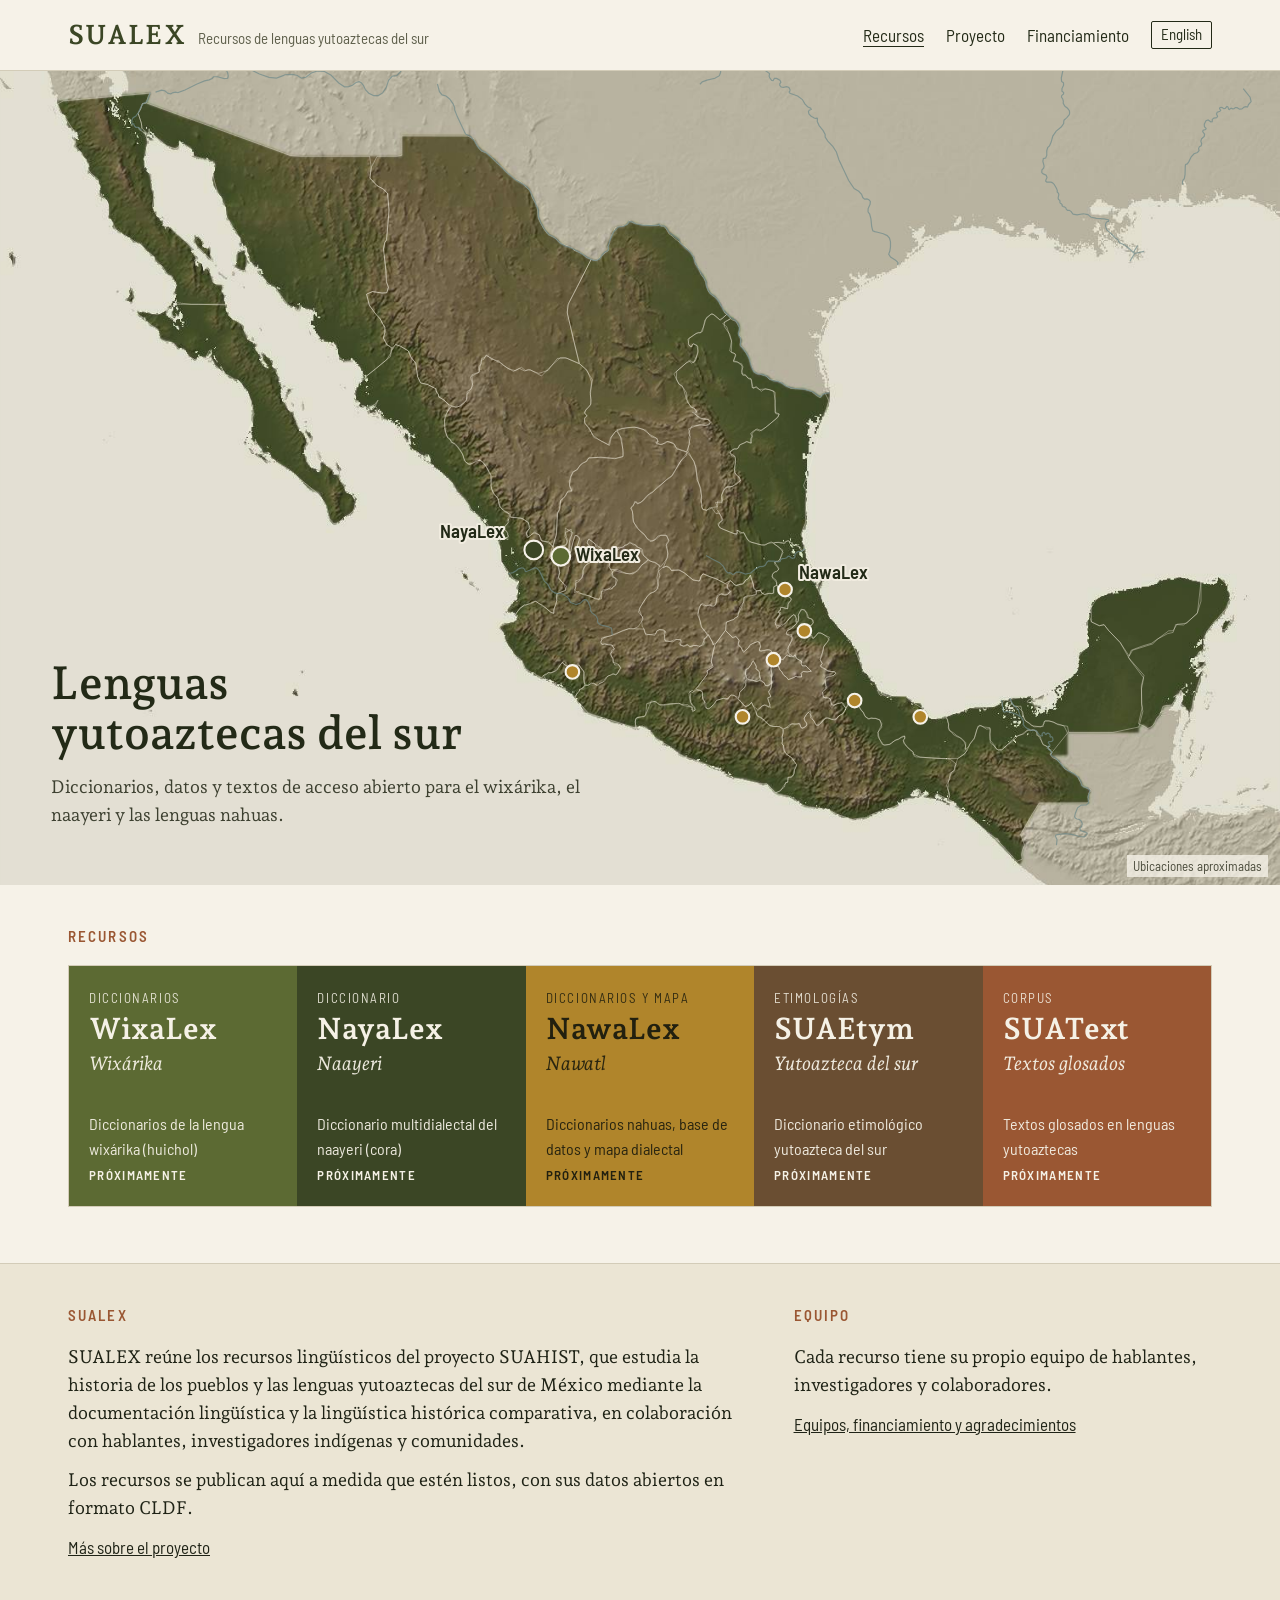
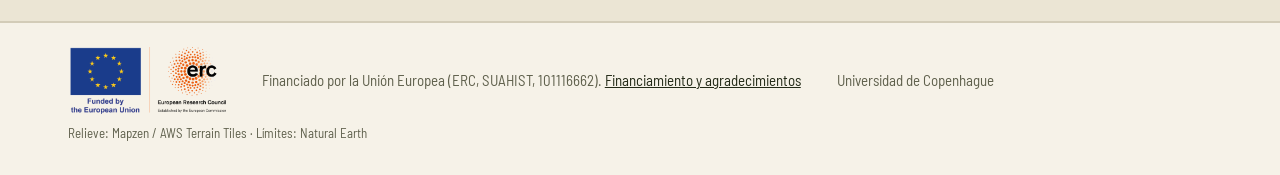
==== index.html @ b43def47 "Add SUALEX hub site (pre-launch: hidden from search engines) Spanish home, project and funding pages" ====
<!doctype html>
<html lang="es">
<head>
<meta charset="utf-8">
<meta name="viewport" content="width=device-width, initial-scale=1">
<meta name="robots" content="noindex, nofollow"><!-- remove at launch -->
<title>SUALEX · Recursos de lenguas yutoaztecas del sur</title>
<meta name="description" content="Diccionarios, datos y textos de acceso abierto para el wixárika, el naayeri y las lenguas nahuas, del proyecto ERC SUAHIST.">
<link rel="alternate" hreflang="es" href="https://sualex.org/">
<link rel="alternate" hreflang="en" href="https://sualex.org/en/">
<link rel="alternate" hreflang="x-default" href="https://sualex.org/">
<link rel="icon" href="assets/img/favicon.svg" type="image/svg+xml">
<link rel="preload" href="assets/fonts/andada-pro-latin-400-normal.woff2" as="font" type="font/woff2" crossorigin>
<link rel="stylesheet" href="assets/site.css">
<meta property="og:title" content="SUALEX · Recursos de lenguas yutoaztecas del sur">
<meta property="og:description" content="Diccionarios, datos y textos de acceso abierto para el wixárika, el naayeri y las lenguas nahuas, del proyecto ERC SUAHIST.">
<meta property="og:type" content="website">
</head>
<body>
<a class="skip" href="#main">Ir al contenido</a>
<header class="site-h"><div class="wrap">
  <a class="brand" href="./"><b>SUALEX</b><span>Recursos de lenguas yutoaztecas del sur</span></a>
  <nav aria-label="Recursos">
    <a href="./#recursos" aria-current="page">Recursos</a>
    <a href="proyecto/">Proyecto</a>
    <a href="financiamiento/">Financiamiento</a>
    <a class="lang" href="en/" hreflang="en" lang="en" title="Switch to English">English</a>
  </nav>
</div></header>
<main id="main">
  <section class="mapwrap">
    <svg viewBox="0 0 1507 959" role="img" aria-label="Mapa en relieve de México con las regiones de los recursos">
      <image href="assets/img/mx_relief.jpg" x="0" y="0" width="1507" height="959"/>
      <path d="M172.4 37.6L248.7 65.5L327.9 94.3L342.0 99.6L354.4 100.4L366.1 100.4L377.8 100.4L389.4 100.4L401.1 100.4L412.8 100.4L424.4 100.4L435.1 100.4L437.1 113.7L435.5 126.0L443.8 134.9L451.2 139.0L456.2 143.9L457.0 152.3L458.0 163.8L457.5 170.7L457.2 173.8L456.5 182.5L455.1 198.8L453.0 202.0L451.5 209.8L453.4 226.1L454.3 234.3L454.5 238.3L454.9 247.9L457.3 254.7L455.3 261.1L449.8 261.4L438.5 259.7L431.6 262.7L434.9 276.0L439.2 281.8L442.5 286.3L447.7 292.0L450.3 297.2L453.1 301.9L453.2 307.6L451.4 314.4L455.6 322.4L459.6 324.6L461.3 326.5L460.1 332.1L455.2 340.0L432.6 358.3L430.2 358.4L428.6 358.4L426.4 355.6L419.7 344.5L416.8 342.4L416.4 340.5L414.0 338.9L413.0 340.8L414.8 342.5L407.1 342.6L398.3 336.2L395.8 328.5L395.9 326.2L391.8 320.0L389.4 321.4L380.8 318.9L373.4 313.5L369.3 310.8L370.0 307.7L369.0 305.9L366.6 305.0L363.2 293.2L365.3 290.1L366.1 288.6L365.0 285.5L364.6 284.3L368.6 282.2L364.1 281.4L354.8 279.1L354.5 277.3L352.8 275.8L352.3 279.9L351.2 282.5L348.5 280.3L349.1 278.8L343.6 278.0L340.9 276.3L336.2 272.4L330.8 264.1L329.1 263.0L325.4 256.8L319.6 253.3L312.5 246.8L303.8 235.2L306.4 235.8L306.8 233.2L300.6 230.5L296.9 226.9L293.9 224.8L293.6 222.6L293.2 217.2L290.4 213.1L286.5 205.7L285.2 207.2L283.2 199.8L281.2 195.8L276.4 187.0L273.0 181.6L269.2 175.7L266.9 172.8L266.2 166.6L263.9 157.0L262.1 155.4L255.9 142.6L250.7 122.8L250.0 114.8L252.7 116.2L249.9 106.2L248.9 107.4L244.1 102.6L244.8 104.8L229.8 101.0L227.5 99.0L220.8 88.6L213.7 85.6L210.6 83.2L211.6 86.9L210.1 89.7L206.5 91.6L196.6 88.4L191.0 84.0L183.1 77.3L177.1 75.6L172.6 73.5L167.1 66.8L166.4 61.4L165.6 58.8L162.6 49.8L165.5 44.9L167.6 38.5L172.4 37.6Z M288.3 235.0L284.1 234.8L280.0 233.3L275.8 230.3L277.5 226.6L278.5 223.9L279.2 214.1L283.5 212.2L288.1 210.3L288.8 212.9L290.0 217.9L289.9 229.4L288.9 234.3L288.3 235.0Z M176.8 26.0L174.2 30.6L172.3 37.5L167.6 38.5L165.5 44.9L162.6 49.8L165.6 58.8L166.4 61.4L167.1 66.8L165.1 68.6L163.3 66.3L163.7 69.0L167.7 71.2L171.7 75.1L173.8 83.9L170.0 103.3L172.7 115.2L176.2 120.5L177.5 124.5L178.1 130.5L177.9 137.0L180.4 143.0L181.1 148.3L180.0 155.5L179.4 160.1L181.3 164.5L185.0 171.1L190.8 176.3L191.1 180.0L192.4 182.5L194.3 184.0L196.7 183.4L197.0 182.6L197.9 182.9L199.7 183.8L201.1 185.3L202.0 186.3L203.2 186.9L204.6 188.7L207.0 190.7L208.5 192.3L210.6 193.3L212.9 195.8L216.5 199.0L218.7 200.8L226.3 208.2L225.4 211.5L226.6 213.8L227.8 215.6L230.9 220.2L229.7 222.9L230.4 226.4L233.3 228.5L233.4 226.4L235.2 225.5L236.8 226.4L238.5 227.8L238.9 229.5L239.2 232.4L242.3 232.0L245.6 233.2L246.4 236.2L249.5 242.3L250.6 248.6L255.2 251.2L260.9 251.4L261.7 251.9L261.9 254.2L261.1 260.1L264.3 264.2L264.2 266.3L264.8 271.2L265.8 274.6L225.4 274.7L208.0 272.8L205.1 271.0L205.6 266.7L206.6 262.4L204.0 261.5L207.5 252.4L206.6 247.9L203.9 245.6L202.2 241.3L197.4 240.6L195.4 237.1L192.9 232.6L189.7 228.4L185.6 226.8L182.8 224.7L181.0 218.0L176.3 215.0L171.0 209.5L153.7 197.4L141.5 191.0L135.9 186.6L132.6 177.5L127.5 172.9L127.7 163.1L126.6 153.9L121.1 148.3L119.2 144.4L119.5 147.9L118.4 148.4L117.4 147.4L115.6 127.7L108.4 121.7L103.9 116.4L95.6 95.5L92.1 92.7L89.0 89.2L89.4 86.9L88.3 80.7L86.5 78.1L90.8 75.1L87.1 70.3L83.7 65.6L78.3 57.3L72.8 50.2L67.7 39.0L74.5 35.2L94.6 33.4L114.7 31.6L134.8 29.8L154.9 28.0L174.9 26.2L176.8 26.0Z M155.3 257.1L156.4 262.6L156.8 268.0L155.9 271.1L155.4 273.0L152.7 272.6L148.4 271.0L152.6 261.1L155.5 256.1L155.3 257.1Z M249.0 219.5L250.0 223.7L246.2 220.5L243.3 217.6L240.0 214.5L235.8 209.8L232.3 207.4L230.5 203.8L228.5 199.1L229.8 194.9L232.0 194.9L237.3 199.0L238.7 202.4L238.4 206.8L243.2 207.9L247.6 208.5L247.7 213.1L248.2 218.1L249.0 219.5Z M16.2 218.3L16.2 228.9L14.3 228.7L13.3 223.9L11.4 218.6L13.6 214.0L14.7 215.8L16.2 218.3Z M473.0 76.3L480.1 76.4L487.1 76.4L494.2 76.4L501.3 76.4L508.3 76.4L515.4 76.5L522.5 76.5L529.5 76.5L536.6 76.5L543.7 76.5L550.8 76.7L557.5 79.6L563.7 90.9L566.3 94.0L573.6 96.7L578.0 101.0L583.9 107.6L591.0 113.0L595.2 118.3L606.7 127.4L608.4 128.3L610.4 129.1L612.2 130.2L617.1 133.8L619.8 137.4L624.0 140.6L625.7 144.4L626.0 147.5L627.3 150.2L628.9 152.9L632.3 157.8L633.1 166.7L633.9 173.7L636.5 179.0L640.1 185.5L643.5 190.3L645.3 192.5L653.4 196.4L658.5 202.0L674.2 208.5L675.8 211.1L685.3 214.9L690.5 219.7L694.4 220.9L696.1 221.6L679.9 253.4L670.0 272.7L667.6 283.9L674.5 313.0L681.8 344.2L665.4 337.5L656.1 338.5L645.3 352.4L634.3 356.0L622.0 351.3L617.4 353.1L611.5 350.1L604.4 353.6L596.6 349.2L590.5 344.3L584.9 341.8L575.4 336.4L572.0 335.0L569.6 339.5L566.5 340.6L566.1 345.8L564.3 350.5L563.5 355.1L553.9 360.0L556.6 370.2L553.6 375.0L549.8 381.0L549.0 388.0L547.0 389.9L541.9 394.6L536.3 395.6L528.6 393.0L522.5 387.3L516.7 383.8L515.9 380.0L513.9 378.1L513.1 374.1L503.3 369.0L495.2 367.3L491.7 359.9L489.5 344.1L483.8 337.0L480.7 329.5L471.2 323.9L465.8 322.1L461.3 326.5L459.6 324.6L455.6 322.4L451.4 314.4L453.2 307.6L453.1 301.9L450.3 297.2L447.7 292.0L442.5 286.3L439.2 281.8L434.9 276.0L431.6 262.7L438.5 259.7L449.8 261.4L455.3 261.1L457.3 254.7L454.9 247.9L454.5 238.3L454.3 234.3L453.4 226.1L451.5 209.8L453.0 202.0L455.1 198.8L456.5 182.5L457.2 173.8L457.5 170.7L458.0 163.8L457.0 152.3L456.2 143.9L451.2 139.0L443.8 134.9L435.5 126.0L437.1 113.7L443.9 100.4L455.5 100.4L467.2 100.4L473.0 99.3L473.0 97.0L473.0 94.8L473.0 92.5L473.0 90.3L473.0 88.0L473.0 85.8L473.0 83.5L473.0 81.2L473.0 79.0L473.0 76.7L473.0 76.3Z M741.3 176.2L745.0 178.6L756.4 180.9L759.9 181.1L763.9 180.9L775.0 182.1L777.2 180.5L778.4 182.5L781.6 182.7L783.2 184.2L786.1 188.8L787.7 191.9L791.1 194.0L793.9 196.8L800.4 202.0L806.3 206.3L812.2 212.1L815.4 216.6L818.3 223.7L818.7 227.2L821.1 229.7L822.4 231.5L825.0 239.2L828.8 244.1L830.9 249.0L831.8 252.9L834.4 260.4L837.7 263.3L844.7 268.7L846.4 271.4L848.0 275.1L850.8 278.4L852.0 281.7L853.1 284.8L855.7 286.5L850.3 291.4L847.2 292.8L840.4 286.9L837.1 286.4L829.9 293.1L827.1 306.6L824.2 308.1L819.6 308.8L815.0 312.3L809.9 315.8L811.2 323.3L814.8 324.6L814.8 322.5L816.6 320.9L821.7 324.4L821.8 331.8L816.9 343.4L813.1 341.2L807.8 343.8L793.3 356.5L797.6 365.2L800.1 369.1L804.4 372.7L808.3 379.1L809.1 389.6L815.0 396.4L818.0 397.7L819.8 399.6L819.6 401.8L818.3 403.3L820.8 406.5L825.1 409.6L829.8 409.7L834.0 410.5L836.0 413.9L835.1 416.5L830.6 417.4L824.0 416.1L810.7 421.2L812.3 427.5L810.9 431.9L812.0 438.5L808.3 448.6L803.2 447.1L795.5 443.1L793.1 438.2L785.8 436.4L783.0 438.3L777.1 439.7L771.8 436.9L775.2 436.1L772.3 431.8L764.7 427.8L757.2 422.0L746.8 419.0L732.7 420.7L724.4 424.7L718.7 432.1L716.5 440.1L707.8 435.9L698.6 429.2L692.7 420.2L688.2 414.3L688.5 408.3L691.0 405.8L688.0 402.0L690.3 398.2L692.9 395.9L695.8 392.1L695.7 387.1L694.8 378.4L697.6 363.6L689.5 350.9L682.4 344.7L676.8 322.9L668.2 286.3L668.0 276.3L678.5 256.2L696.1 221.6L701.8 223.4L706.2 219.9L709.6 216.3L716.3 211.2L715.6 206.5L717.0 204.1L717.9 201.9L718.2 198.4L720.6 192.7L722.4 189.0L724.4 184.4L730.1 182.7L731.2 183.1L738.6 180.5L740.4 177.4L741.3 176.2Z M860.1 291.7L863.1 293.6L866.4 294.3L869.2 299.9L870.9 302.1L870.0 307.7L870.3 310.8L871.8 312.7L871.8 319.6L871.4 323.1L874.2 325.4L877.1 329.9L881.7 337.1L886.0 349.9L887.7 354.2L891.1 356.3L894.1 356.6L898.7 358.3L901.0 358.0L904.2 361.5L906.0 363.1L911.4 363.6L918.4 365.8L922.5 368.8L931.1 373.7L937.3 373.7L947.9 374.7L955.5 377.1L961.3 382.2L965.0 384.4L966.1 384.3L967.3 381.3L971.3 378.9L975.9 388.5L971.5 402.2L951.0 474.9L946.0 488.2L949.1 494.6L948.9 505.1L948.6 531.3L945.0 540.1L942.8 546.2L944.8 546.0L945.7 544.5L946.6 559.5L945.8 564.1L943.3 564.3L942.7 561.1L937.7 558.8L932.1 556.6L928.3 552.7L926.0 553.5L923.8 556.6L920.7 555.2L917.7 555.0L916.2 554.9L909.4 555.4L904.4 556.1L900.1 558.6L892.3 557.0L889.1 555.9L882.0 554.3L878.1 547.7L875.3 542.8L872.0 544.4L868.3 540.4L867.9 542.0L867.2 545.7L860.2 543.1L849.8 538.8L846.5 536.4L845.2 532.9L850.4 529.6L848.5 523.6L845.9 518.5L844.0 516.5L844.4 511.4L844.9 506.4L850.7 506.5L849.7 499.2L852.5 492.8L855.5 489.8L862.5 489.2L868.6 484.1L871.9 482.3L870.0 478.1L865.9 474.5L864.4 468.0L866.2 460.1L865.5 455.3L865.2 453.5L861.3 453.2L859.7 448.2L864.8 444.7L867.5 445.1L869.6 443.6L870.9 440.2L872.6 439.3L876.6 438.0L879.5 436.2L884.9 438.1L883.6 433.4L885.7 429.5L885.3 426.5L887.6 424.8L890.9 421.3L896.6 423.4L906.7 415.3L916.3 407.3L917.1 403.5L912.4 402.0L912.6 388.2L910.9 376.7L905.3 375.1L899.4 374.6L894.0 374.9L889.4 372.1L887.8 372.8L885.5 372.6L884.2 362.2L880.3 361.3L877.6 357.5L873.3 356.6L873.6 352.6L873.6 345.2L867.0 342.1L863.5 341.2L866.2 335.3L865.3 332.9L862.2 331.7L859.1 329.5L861.3 317.4L859.2 310.1L852.7 300.7L853.1 295.3L860.1 291.7Z M855.7 286.5L858.7 289.0L860.0 291.7L850.8 297.4L855.6 301.1L859.6 313.4L861.5 319.1L861.0 331.3L863.5 331.9L866.1 333.6L864.9 337.2L863.6 342.2L868.4 342.8L874.9 348.0L873.2 353.3L874.6 358.3L878.3 358.8L881.4 362.3L884.7 363.4L886.6 373.7L888.4 373.0L890.7 371.8L896.3 377.2L901.0 373.8L906.7 375.5L912.6 378.3L912.6 393.4L913.4 403.5L917.6 404.2L914.0 409.2L901.8 419.4L894.4 423.8L889.7 422.3L885.8 424.7L883.8 427.0L885.7 430.6L884.1 435.7L883.8 438.3L878.6 436.3L875.0 438.3L872.3 439.8L870.1 440.9L869.0 443.9L866.7 445.0L862.8 445.4L858.8 449.9L863.6 452.2L865.3 454.3L865.8 456.6L865.6 462.4L864.7 472.7L866.8 475.4L871.3 479.4L871.4 482.8L866.8 486.8L860.0 489.6L854.6 490.0L851.5 494.9L849.2 500.3L850.0 508.1L842.4 508.1L844.7 512.9L835.1 514.4L831.9 517.5L826.9 515.6L826.1 512.8L826.2 509.3L825.5 504.7L825.8 500.1L825.0 490.8L820.5 480.8L819.3 466.5L816.4 458.9L809.7 446.8L811.7 436.3L812.8 430.5L810.8 426.1L814.4 418.1L826.3 416.9L832.5 416.9L834.9 415.2L837.8 413.4L833.1 410.0L828.1 409.6L825.4 408.8L819.6 405.0L815.2 401.8L820.9 401.6L818.4 399.5L817.4 396.9L813.3 395.8L808.0 386.0L805.8 377.7L803.3 370.7L799.1 368.5L796.4 362.5L796.7 353.5L811.4 340.8L814.0 344.1L819.2 340.5L821.7 329.7L820.5 322.8L816.1 321.6L814.5 323.1L813.6 325.2L810.3 321.4L811.2 314.7L816.6 311.1L822.3 307.8L824.8 308.4L828.2 301.3L831.8 290.1L838.3 285.5L842.5 288.6L848.0 293.4L852.1 289.7L855.7 286.5Z M1375.2 747.2L1372.5 747.1L1369.0 748.2L1367.2 754.0L1364.9 758.7L1361.6 762.3L1359.5 767.5L1356.4 771.7L1351.1 774.2L1347.7 771.8L1340.5 768.5L1344.7 749.6L1344.2 744.9L1343.8 723.8L1346.9 711.5L1328.6 690.6L1331.9 681.9L1345.0 677.0L1356.0 673.7L1362.2 669.1L1374.8 662.4L1381.2 661.0L1384.2 651.7L1393.5 652.2L1409.3 639.3L1414.0 624.2L1414.0 601.4L1416.3 601.6L1415.7 601.7L1425.4 602.9L1432.1 600.6L1432.3 598.1L1428.4 598.2L1423.5 599.0L1420.4 599.9L1419.7 599.7L1423.3 597.1L1433.5 594.7L1441.6 601.9L1443.3 603.5L1447.2 607.0L1448.0 617.4L1448.7 620.6L1448.2 623.4L1446.4 624.5L1444.2 632.2L1432.2 646.0L1421.0 659.9L1417.3 668.3L1418.8 679.1L1416.7 684.1L1417.9 680.9L1417.2 675.9L1416.8 676.7L1417.4 679.3L1414.6 683.3L1412.1 683.4L1408.2 691.4L1408.0 689.1L1404.8 692.3L1408.0 694.7L1409.3 697.0L1414.1 695.0L1416.0 694.6L1417.5 694.8L1419.1 694.3L1416.9 694.3L1418.2 693.7L1419.6 694.6L1416.1 700.9L1413.7 702.2L1408.2 705.9L1407.8 707.0L1409.0 711.4L1412.7 706.7L1416.6 706.6L1414.3 711.0L1410.9 721.0L1405.0 739.1L1403.8 749.4L1400.1 757.4L1398.2 759.0L1399.1 754.3L1398.1 755.0L1397.8 752.2L1396.0 750.4L1394.6 748.4L1389.4 744.6L1392.3 738.7L1392.4 736.3L1392.9 733.3L1390.3 728.9L1387.2 735.0L1386.2 734.0L1381.5 737.0L1384.8 735.4L1385.3 736.4L1384.0 739.5L1379.6 746.5L1375.8 747.0L1375.2 747.2Z M1450.0 645.0L1450.0 646.2L1444.0 655.5L1442.3 658.0L1437.7 657.6L1441.7 647.0L1443.9 646.5L1448.1 646.5L1450.0 645.0Z M1340.9 772.3L1310.2 778.8L1258.2 778.8L1256.9 771.5L1250.2 770.4L1245.3 769.5L1240.6 766.5L1235.8 765.4L1230.6 765.0L1229.0 767.3L1228.1 771.8L1217.4 772.2L1212.1 768.0L1207.7 765.5L1203.9 758.1L1202.1 747.9L1194.7 748.1L1192.0 745.9L1189.3 739.7L1211.9 736.5L1217.1 741.3L1215.3 741.5L1213.2 739.8L1210.6 740.6L1210.2 741.7L1209.5 742.1L1209.5 743.1L1213.3 744.0L1213.6 744.0L1215.4 742.1L1216.1 744.5L1218.4 745.9L1218.5 750.7L1219.5 748.4L1220.2 747.8L1226.3 748.1L1233.6 748.4L1234.5 746.1L1232.2 747.7L1237.2 743.9L1241.7 742.0L1245.7 739.5L1243.5 739.5L1242.4 732.4L1239.8 733.0L1242.3 727.2L1238.7 728.2L1235.4 731.2L1239.8 726.1L1259.4 714.1L1268.8 703.9L1269.7 688.8L1280.3 677.5L1279.2 669.9L1279.8 658.6L1281.1 639.0L1285.0 648.6L1294.3 653.1L1299.9 651.9L1305.3 658.8L1318.8 672.8L1330.5 693.4L1346.5 714.5L1344.0 727.4L1344.1 745.7L1345.6 753.9L1340.9 772.3Z M1229.2 733.0L1232.6 733.9L1230.3 734.2L1228.2 734.3L1220.7 738.6L1219.5 737.4L1229.2 733.0Z M1256.9 779.5L1236.5 804.8L1238.7 802.5L1235.9 799.2L1234.1 795.9L1230.3 794.1L1227.9 793.2L1226.9 790.0L1222.8 783.3L1221.2 780.8L1220.8 777.3L1215.5 775.3L1213.1 776.3L1208.6 776.7L1203.3 780.8L1195.3 783.7L1191.0 788.8L1185.6 793.7L1182.1 796.9L1179.5 799.3L1173.2 798.6L1169.6 792.6L1165.8 787.8L1165.7 779.8L1165.8 775.6L1165.6 773.2L1159.0 772.4L1153.1 770.3L1150.1 775.5L1146.9 786.6L1144.1 789.6L1142.4 791.3L1140.5 795.7L1136.5 798.6L1136.7 795.2L1137.1 790.9L1132.1 785.7L1127.0 783.8L1122.8 781.5L1119.5 777.5L1118.2 776.3L1116.5 773.3L1116.9 769.2L1116.0 766.8L1115.7 764.9L1114.7 762.2L1113.8 760.0L1126.3 755.3L1129.1 757.2L1130.6 754.9L1133.1 753.7L1139.0 752.9L1137.5 750.6L1132.5 753.3L1126.9 755.6L1138.3 749.9L1157.9 749.8L1158.2 752.3L1159.3 753.7L1161.4 751.2L1160.9 748.8L1177.7 742.3L1179.9 748.1L1180.6 743.3L1184.2 740.0L1191.4 743.5L1193.9 747.6L1197.8 748.1L1204.1 754.4L1205.7 763.7L1210.6 767.2L1214.6 770.7L1225.5 772.3L1229.2 768.3L1229.6 765.5L1234.8 765.1L1238.7 766.3L1243.6 768.3L1248.8 769.7L1252.8 771.3L1256.9 779.5Z M1236.8 805.6L1239.9 808.7L1244.4 810.7L1246.5 813.5L1250.7 816.5L1253.4 821.6L1257.3 823.5L1258.6 822.9L1264.7 827.0L1267.9 829.2L1272.0 837.3L1272.7 838.6L1274.1 841.1L1275.1 842.3L1277.7 843.4L1280.2 844.5L1283.4 845.4L1284.7 847.8L1283.2 848.1L1281.8 850.6L1282.5 851.5L1282.1 851.9L1281.1 852.9L1280.8 855.3L1282.2 858.7L1282.0 860.2L1280.8 861.7L1256.7 861.9L1223.5 861.9L1215.0 875.5L1201.7 898.7L1206.3 911.6L1203.9 917.1L1202.8 922.7L1203.5 928.0L1197.1 930.5L1172.7 903.8L1176.7 907.8L1174.4 903.5L1172.4 903.5L1161.9 896.0L1143.3 878.9L1124.7 864.3L1125.2 861.8L1116.4 857.6L1118.2 853.1L1115.9 845.5L1116.6 837.2L1118.2 830.7L1120.6 825.5L1124.2 822.8L1124.8 816.9L1126.0 814.5L1127.4 809.6L1135.5 804.1L1138.4 800.3L1141.5 793.1L1143.4 790.7L1144.6 788.7L1147.4 784.8L1151.2 771.7L1154.9 770.7L1161.5 774.8L1165.7 774.3L1165.8 776.5L1165.2 781.2L1165.9 791.0L1170.8 794.9L1175.1 799.9L1179.9 799.0L1183.3 795.8L1187.6 792.0L1193.5 788.0L1198.6 782.8L1205.7 780.3L1211.2 774.5L1213.9 776.5L1217.3 776.0L1220.8 778.6L1220.5 782.1L1224.7 783.7L1226.9 790.9L1229.7 793.9L1232.1 794.8L1233.9 798.1L1237.2 799.3L1237.6 802.6L1236.8 805.6Z M676.6 736.9L653.9 722.4L650.9 719.3L648.6 717.4L646.7 717.6L642.7 716.3L639.8 711.7L642.8 710.7L643.8 709.4L646.1 708.2L649.1 708.4L652.4 706.8L656.2 704.2L658.7 699.9L662.3 696.1L662.7 697.4L667.3 700.6L672.4 702.8L676.5 701.4L681.9 699.5L685.2 704.1L687.3 706.5L687.3 709.1L686.9 715.8L688.6 723.6L686.9 725.1L686.5 726.1L683.7 727.7L682.3 728.2L682.1 730.2L679.5 732.6L677.7 736.1L676.6 736.9Z M550.5 596.0L549.9 597.9L549.4 598.0L545.2 595.4L544.3 592.8L546.5 591.3L549.8 594.6L550.5 596.0Z M606.1 640.5L600.6 638.1L595.0 635.9L598.1 633.2L600.9 628.6L604.8 624.3L608.0 623.0L608.7 616.2L610.1 603.9L609.4 599.9L604.8 598.5L590.6 578.4L587.2 555.5L588.4 554.1L589.5 549.7L594.4 551.1L598.9 548.0L597.1 544.0L596.8 542.2L594.7 540.0L593.3 537.3L598.1 532.5L598.0 528.8L600.5 525.2L613.3 526.1L621.8 531.1L624.0 537.9L619.6 543.0L620.7 549.6L628.2 543.9L634.8 545.9L636.9 552.5L644.8 555.0L650.4 558.6L649.3 564.8L647.0 572.8L656.4 581.9L659.1 590.3L657.6 596.0L664.3 605.2L666.3 611.1L655.9 615.4L655.3 619.8L655.6 623.2L654.5 627.8L652.2 633.3L652.0 638.3L648.8 637.6L643.8 633.4L639.0 629.0L633.9 626.6L631.2 624.4L626.6 625.6L619.1 628.7L617.6 628.9L612.4 632.1L606.7 640.2L606.1 640.5Z M399.3 466.1L400.2 470.3L396.3 467.4L394.8 459.4L396.3 461.1L399.3 466.1Z M312.0 455.0L314.7 460.0L309.5 457.9L303.5 453.2L302.6 451.4L308.1 452.4L312.0 455.0Z M377.0 451.6L378.5 454.4L376.9 457.3L375.2 455.5L375.1 454.4L374.1 452.1L373.8 450.6L372.9 448.9L375.2 449.5L377.0 451.6Z M359.4 422.5L361.3 424.6L365.6 426.5L366.6 431.0L366.2 433.6L365.7 432.9L363.0 431.5L361.7 429.2L360.7 426.3L359.3 424.2L359.4 422.5Z M296.0 446.5L298.1 449.7L296.0 448.2L292.9 445.0L294.2 443.8L293.1 439.6L289.9 437.9L289.0 439.8L287.0 437.0L292.1 424.1L295.3 416.2L293.0 425.8L293.0 428.8L292.1 432.8L291.3 434.3L291.8 436.8L292.7 437.8L294.8 441.6L294.8 444.0L296.0 446.5Z M342.6 376.9L343.0 378.3L340.8 377.3L338.4 381.3L337.3 384.1L336.3 386.1L336.3 382.7L338.3 378.0L338.9 374.6L342.7 373.8L342.6 376.9Z M206.5 274.7L233.6 274.7L266.1 275.5L266.0 279.8L266.9 283.1L268.3 284.7L269.2 288.0L271.5 289.6L273.5 292.5L278.7 294.3L283.8 297.1L286.2 303.3L288.4 307.7L290.8 311.5L291.1 315.3L294.7 317.8L300.2 320.1L303.3 322.5L300.1 326.1L302.7 330.6L307.0 336.0L305.8 338.1L307.6 343.2L310.6 347.9L314.8 346.3L309.5 340.5L308.8 337.3L308.2 334.0L308.3 332.0L312.4 334.0L316.4 338.3L318.6 340.2L320.5 343.9L323.3 349.8L325.5 350.2L325.0 354.5L327.0 358.0L328.6 360.9L328.6 365.0L329.9 369.6L331.7 373.7L330.9 377.5L331.0 382.0L331.8 385.3L332.8 386.6L332.1 386.9L334.3 389.7L336.0 390.8L337.2 395.1L339.4 398.6L341.1 400.8L343.2 400.6L344.1 401.3L345.6 401.8L345.1 404.2L346.4 408.1L348.7 411.4L349.1 412.8L348.7 414.5L350.4 417.9L351.7 420.9L352.3 422.3L354.3 424.4L355.6 425.6L357.3 427.1L358.4 429.7L359.8 431.4L359.7 432.2L360.6 433.9L361.1 435.8L361.9 437.0L360.9 440.0L358.8 443.3L358.3 448.8L358.9 452.1L360.4 456.6L360.7 459.3L363.8 463.9L366.2 466.7L375.9 468.5L375.0 469.9L372.2 470.1L374.9 471.7L376.2 470.2L377.7 465.5L376.9 464.0L376.6 462.5L376.8 461.2L379.2 459.8L381.0 461.3L383.4 463.4L386.0 465.9L388.4 467.3L391.5 469.4L392.3 475.0L399.3 474.3L400.7 476.2L399.4 478.0L399.8 481.8L401.5 483.2L405.0 488.5L407.2 495.2L411.0 497.2L414.6 499.0L416.0 502.0L418.4 506.8L418.0 510.4L417.4 514.6L415.7 518.1L411.5 522.2L404.8 525.4L400.6 530.1L396.2 532.4L392.8 532.8L388.1 527.4L384.5 512.5L381.3 506.8L373.4 496.8L353.0 480.3L348.4 475.8L341.4 470.0L325.8 460.8L325.3 460.2L319.2 455.2L317.4 450.0L315.0 449.5L310.4 450.2L309.8 451.7L308.3 446.3L303.4 440.1L302.9 438.6L300.4 433.6L301.3 439.1L301.2 439.9L299.4 436.3L298.6 439.1L296.3 437.1L295.1 433.6L296.0 430.7L296.5 428.3L295.3 428.8L294.2 433.6L293.3 430.2L294.3 427.8L294.7 423.6L294.5 420.0L297.3 412.7L297.5 406.3L299.4 403.5L297.9 402.4L297.5 392.9L296.6 399.7L296.1 390.6L291.7 377.1L286.5 371.7L280.1 363.5L275.5 362.9L272.9 360.8L266.4 357.2L257.4 350.6L256.7 349.2L252.6 345.8L251.3 341.8L248.7 337.8L248.4 336.5L246.5 338.7L244.7 337.2L247.0 335.5L249.6 331.8L246.5 328.8L243.2 335.6L242.9 338.7L234.8 336.0L230.5 340.3L222.2 336.2L216.5 327.7L210.5 327.2L204.5 320.6L196.5 318.5L189.9 317.0L188.1 314.9L185.7 304.2L178.7 300.0L174.7 296.6L170.8 294.2L171.3 292.2L169.1 290.8L166.5 289.3L162.7 287.1L160.4 282.4L167.7 283.1L174.0 284.2L178.2 285.6L187.0 286.3L193.1 282.4L196.2 281.5L195.7 285.5L199.6 290.3L204.3 293.5L205.5 294.9L207.8 291.8L206.5 291.2L207.5 290.6L209.2 291.9L212.6 291.2L212.5 288.7L210.5 287.2L208.6 287.6L206.6 285.0L208.0 288.1L206.9 288.9L204.0 289.4L202.4 286.3L202.4 282.7L202.9 280.1L203.0 278.9L202.1 277.2L200.2 279.0L197.2 279.8L199.4 275.7L203.8 276.7L206.5 274.7Z M586.4 551.2L584.9 549.9L574.5 536.5L574.5 534.0L563.4 524.1L555.6 517.5L554.0 514.9L551.9 510.4L547.8 505.4L543.5 500.7L537.2 494.6L532.8 485.0L514.1 469.0L506.4 462.7L492.4 451.2L493.3 452.9L505.6 460.2L505.6 459.5L505.3 458.8L504.7 451.8L500.9 451.9L501.3 454.0L496.3 453.0L494.3 450.6L490.4 447.4L485.9 445.9L491.6 450.9L482.2 441.7L480.1 438.4L482.3 438.9L482.7 435.9L482.8 430.9L481.1 430.9L480.8 435.9L479.3 435.4L472.1 425.9L468.9 421.7L474.5 428.2L476.5 428.6L475.8 426.5L476.6 424.3L482.2 427.2L476.6 421.0L474.9 421.6L471.3 419.2L466.6 417.2L468.4 415.8L464.6 420.0L463.0 414.2L449.5 409.3L451.5 407.3L449.0 406.0L447.7 405.4L447.5 400.1L444.9 399.0L442.3 398.9L442.6 401.7L440.5 403.8L439.8 402.0L435.7 403.9L433.8 398.6L437.4 398.7L438.6 398.7L442.0 394.4L442.4 393.1L445.1 387.5L441.1 392.7L433.3 397.2L429.5 394.6L425.8 393.6L429.1 398.3L419.7 394.0L423.7 392.1L423.9 390.8L419.6 389.2L418.9 390.2L417.9 384.4L417.7 380.9L420.9 371.1L424.3 364.7L423.9 367.6L425.4 366.2L429.7 361.7L430.2 364.0L432.7 363.3L431.4 359.2L441.7 351.2L459.7 336.1L460.8 329.6L465.8 322.1L471.2 323.9L480.7 329.5L483.8 337.0L489.5 344.1L491.7 359.9L495.2 367.3L503.3 369.0L513.1 374.1L513.9 378.1L515.9 380.0L516.7 383.8L522.5 387.3L528.6 393.0L528.5 398.4L523.9 406.2L523.1 420.0L526.3 430.4L530.0 433.4L531.4 437.4L535.5 438.4L540.3 443.8L544.0 449.9L545.8 454.1L546.7 459.0L551.4 463.0L556.1 462.6L561.4 457.8L566.9 459.1L572.9 465.8L576.2 473.7L579.0 477.3L578.1 488.2L579.2 493.2L581.7 498.9L585.5 501.8L586.8 505.6L587.1 508.8L588.0 512.2L590.8 515.3L594.3 518.9L601.6 522.4L598.2 526.7L599.1 530.7L595.7 534.5L593.4 539.1L595.5 541.4L597.1 543.2L597.8 544.3L598.1 551.9L592.4 549.4L589.0 551.7L586.4 551.2Z M1284.7 633.7L1285.6 629.1L1281.9 635.5L1292.0 620.3L1300.4 616.3L1316.7 610.4L1341.9 607.4L1351.0 605.2L1365.5 599.0L1376.2 597.0L1384.1 597.2L1387.2 595.7L1383.5 596.1L1389.8 595.7L1406.2 598.9L1404.0 599.2L1403.1 600.2L1408.8 600.3L1414.0 600.7L1411.9 619.7L1409.9 637.6L1397.4 650.1L1385.7 651.4L1381.2 659.1L1376.0 659.1L1363.6 668.3L1357.0 674.6L1350.0 676.8L1333.4 682.0L1329.5 688.9L1318.8 672.8L1305.3 658.8L1299.9 651.9L1294.3 653.1L1285.0 648.6L1284.7 633.7Z M947.8 562.8L961.1 590.3L968.9 599.7L965.3 608.4L962.3 604.4L965.2 601.7L966.2 598.0L956.0 587.1L952.2 579.9L949.5 575.9L953.5 594.0L960.6 601.0L963.9 612.4L974.4 634.4L976.6 642.3L987.5 654.7L996.5 664.9L1002.8 672.4L1012.5 696.1L1015.1 703.1L1021.8 711.1L1024.9 716.4L1030.0 719.2L1035.0 729.3L1040.2 731.6L1032.8 728.6L1034.7 731.7L1035.0 733.6L1036.9 735.5L1039.2 734.3L1048.6 737.2L1047.9 735.4L1066.6 736.6L1074.3 743.4L1086.3 750.5L1095.2 762.0L1102.3 762.5L1114.0 761.5L1115.6 763.6L1116.0 766.3L1116.8 768.2L1116.8 771.6L1117.4 776.3L1118.8 777.1L1122.2 779.0L1126.6 782.6L1129.6 784.3L1135.1 789.7L1136.9 794.3L1136.2 797.3L1138.4 800.3L1135.5 804.1L1127.4 809.6L1104.4 809.3L1090.3 808.3L1077.2 807.4L1074.9 803.2L1075.2 801.7L1070.4 798.3L1064.3 791.5L1063.8 787.4L1065.3 785.4L1064.7 782.8L1063.6 784.0L1061.0 784.9L1057.8 786.8L1053.5 788.4L1050.1 790.7L1048.9 792.2L1046.0 792.9L1041.5 793.8L1038.7 792.8L1033.6 782.9L1033.9 778.2L1038.4 768.7L1035.3 763.7L1032.9 763.0L1030.0 762.1L1028.6 762.2L1024.8 762.1L1021.6 762.8L1020.2 761.1L1018.1 759.1L1015.3 753.9L1011.8 749.5L1007.1 742.6L999.4 738.6L1000.1 744.3L996.1 749.9L993.2 747.1L991.2 743.7L986.4 744.8L982.8 746.3L978.8 746.7L978.5 742.2L977.4 739.1L976.4 738.5L973.4 737.6L969.6 737.6L968.4 731.1L969.2 730.5L971.1 728.0L972.8 725.0L972.3 723.2L972.2 722.2L971.8 719.6L972.4 714.0L975.8 712.7L979.4 712.2L980.8 712.0L982.3 710.7L983.7 709.2L983.1 707.5L979.5 707.0L977.1 707.0L973.9 706.1L970.1 702.9L967.9 701.9L965.3 700.2L968.4 697.9L967.1 696.3L965.6 693.4L966.0 690.8L969.5 680.9L969.4 678.7L970.1 677.4L973.3 673.2L976.4 669.8L972.2 665.0L968.2 662.6L963.4 661.6L960.5 665.0L958.1 667.5L956.9 667.9L955.9 664.6L953.4 665.0L951.4 662.8L950.6 661.8L948.6 658.5L948.4 656.0L948.5 654.4L950.3 652.4L953.7 653.2L957.3 650.0L957.4 646.6L953.3 644.3L950.6 643.6L949.7 639.1L947.1 634.0L943.0 633.9L941.7 637.5L940.0 640.4L940.4 642.9L939.8 648.0L937.0 649.0L937.7 644.8L936.8 642.7L934.7 640.2L931.3 641.9L925.7 649.0L922.0 652.5L919.4 653.9L912.7 651.9L913.6 647.9L915.9 642.6L918.9 637.6L915.5 637.7L918.3 635.8L918.7 633.0L920.7 631.2L925.0 633.1L927.4 632.7L928.6 626.3L930.3 624.0L931.7 622.8L930.7 620.5L927.5 618.2L925.7 614.3L923.7 615.9L919.2 616.5L915.6 612.9L917.8 607.9L914.6 605.7L914.4 602.0L909.8 597.1L909.3 592.9L912.2 589.9L914.2 589.6L916.7 587.3L915.8 584.5L912.1 580.9L913.0 578.3L913.4 577.6L915.8 577.5L917.9 575.6L922.0 566.8L917.2 560.7L910.9 556.4L913.0 555.1L917.0 555.1L919.1 555.8L922.1 556.1L924.5 554.2L927.0 553.5L930.2 554.0L934.5 558.0L940.5 559.5L941.9 563.1L944.7 565.4L947.8 562.8Z M637.9 714.8L633.0 711.9L631.0 710.8L628.5 708.4L625.7 708.1L618.6 704.2L616.2 698.6L613.4 693.7L605.8 687.3L599.2 678.2L594.5 669.3L592.3 661.8L587.5 654.0L599.8 649.2L607.7 646.0L606.1 640.5L611.4 633.7L617.6 628.5L618.8 628.8L624.8 627.2L630.3 624.2L633.5 626.2L637.6 629.0L643.1 632.7L648.2 636.9L652.0 638.7L652.0 634.9L654.2 628.3L655.5 623.3L655.4 620.7L655.7 615.4L665.6 611.9L667.0 606.6L657.1 597.3L658.7 591.2L657.8 583.4L647.9 573.7L648.7 566.5L656.6 560.0L666.7 558.3L668.0 553.5L665.2 548.0L665.6 538.2L674.6 543.7L671.6 549.1L670.4 552.8L670.9 556.9L669.8 562.1L671.6 567.4L673.0 561.2L676.7 546.7L679.5 547.1L681.0 549.5L682.7 550.9L679.7 559.0L680.0 563.5L680.4 570.4L684.4 568.8L688.1 569.6L691.9 563.5L693.7 559.3L692.5 557.7L690.9 555.7L693.0 551.3L697.7 554.5L702.1 558.0L704.4 559.6L706.7 561.5L708.3 563.8L705.7 567.4L705.6 569.6L705.1 573.0L701.9 577.2L695.9 578.7L692.6 579.5L687.6 583.9L686.8 593.0L683.0 598.8L677.9 600.0L678.3 607.2L676.3 611.2L678.7 613.0L681.9 614.9L687.2 615.6L691.4 617.2L695.7 618.9L701.5 621.8L708.2 621.5L707.8 613.0L712.8 611.6L718.8 608.5L720.6 610.2L722.2 607.0L724.6 605.7L727.0 599.0L722.8 596.5L720.5 591.9L722.6 588.0L732.5 590.6L741.6 592.2L748.2 589.6L753.0 585.2L757.3 580.1L762.6 575.8L763.4 575.6L768.4 578.2L772.4 579.2L776.8 582.0L775.0 587.1L776.9 594.0L774.3 602.9L774.5 609.6L769.5 613.8L765.3 614.8L762.5 617.9L759.6 622.1L754.3 630.5L752.5 633.8L755.5 641.5L757.3 645.2L751.4 654.2L745.3 657.1L739.8 656.7L731.8 659.9L721.6 663.4L718.8 665.0L711.4 666.9L708.2 667.9L707.8 674.4L709.9 675.1L712.4 674.4L716.6 675.6L720.7 675.8L721.3 677.9L723.7 680.4L720.1 682.0L719.2 687.6L720.7 690.1L721.9 692.5L721.9 696.2L727.9 698.3L729.1 700.7L730.9 703.3L728.8 706.2L727.7 708.3L724.9 710.9L720.8 709.8L718.7 711.2L714.0 713.5L709.7 719.7L704.8 721.7L702.8 723.7L698.7 720.6L695.5 721.8L691.2 723.2L688.0 721.1L687.8 712.6L687.7 708.1L686.3 706.0L683.8 702.8L680.8 697.8L675.2 701.4L670.6 702.1L664.9 699.1L662.5 696.9L661.2 697.2L658.2 701.9L655.5 706.0L650.9 707.9L648.0 708.8L645.1 708.4L643.7 710.1L642.1 710.0L638.4 713.0L637.9 714.8Z M748.2 773.8L734.2 769.1L711.6 762.0L700.3 758.8L693.1 756.6L682.2 744.2L678.0 741.2L677.7 736.1L679.5 732.6L682.1 730.2L682.3 728.2L683.7 727.7L686.5 726.1L686.9 725.1L688.6 723.6L692.9 723.3L696.2 720.5L700.0 721.4L704.4 723.5L706.0 721.0L711.9 718.4L715.6 712.2L719.8 711.0L722.7 709.6L725.3 711.2L728.2 707.6L728.7 705.6L730.8 702.5L728.7 699.2L723.7 699.4L722.1 695.5L721.4 691.5L720.2 689.8L718.8 685.8L722.7 681.5L722.6 679.6L721.3 676.5L719.1 675.7L715.5 675.6L711.8 674.6L708.7 675.1L706.6 672.5L711.0 667.0L714.9 666.0L719.2 664.9L725.0 663.1L732.6 658.9L742.3 656.1L746.8 656.7L755.1 657.0L758.5 657.1L760.2 663.9L763.7 663.5L766.3 663.5L772.3 662.3L773.2 659.2L776.5 657.6L780.3 658.6L784.2 660.6L782.0 663.5L782.4 665.2L782.6 666.5L783.5 671.8L785.9 671.4L788.9 671.5L793.5 669.9L797.2 669.3L801.6 670.1L802.2 671.6L800.6 676.1L806.0 677.1L810.0 675.8L813.5 678.2L816.8 676.5L822.1 676.5L823.6 677.4L828.9 675.4L828.9 669.6L829.3 667.9L831.4 667.2L833.9 663.4L838.9 672.8L841.3 676.7L840.4 680.8L839.1 685.5L839.0 688.8L838.1 691.4L837.4 695.6L837.9 697.1L839.7 701.8L833.1 705.7L832.4 707.3L833.2 708.5L831.4 712.0L828.8 715.4L825.9 719.2L823.1 722.4L821.2 725.4L819.3 726.9L817.6 729.1L815.7 731.9L812.1 730.1L813.0 734.8L812.7 740.4L814.5 746.4L819.3 751.8L815.5 754.4L815.3 750.5L814.3 748.4L812.5 748.7L805.0 747.1L801.7 745.9L799.3 744.2L781.5 746.7L774.4 745.2L771.3 742.1L761.3 744.9L760.2 757.9L758.1 760.2L754.8 760.5L750.3 761.0L748.3 763.0L748.0 769.8L748.3 773.4L748.2 773.8Z M912.7 850.1L911.4 848.1L902.6 838.8L899.4 839.3L894.8 839.1L864.8 832.8L856.2 828.6L853.3 827.4L853.6 826.9L853.1 825.6L852.3 824.4L851.5 825.9L848.7 822.8L832.3 816.6L805.9 807.4L798.9 804.2L789.4 796.0L781.3 791.1L776.0 787.9L772.0 785.8L766.3 778.2L756.3 771.2L748.5 773.6L749.0 772.0L747.7 766.2L749.0 761.8L752.7 760.8L756.8 760.0L759.2 759.7L761.6 754.6L766.8 741.7L773.3 743.0L776.9 746.8L788.6 744.8L801.4 744.9L803.0 745.9L809.6 746.1L813.8 749.1L815.0 748.8L814.1 751.9L817.8 753.0L818.0 749.0L813.0 743.9L811.8 737.2L811.0 732.5L814.4 729.0L817.1 730.5L820.3 728.8L826.6 730.2L827.0 733.8L827.2 738.3L829.2 741.6L830.2 748.2L832.5 751.1L835.6 749.9L841.2 745.3L843.5 740.9L848.2 739.6L851.7 738.5L855.7 739.6L858.0 737.9L860.0 735.4L864.1 734.7L866.9 737.6L869.3 740.1L872.8 742.9L875.2 746.1L878.3 748.3L881.6 746.5L885.1 743.5L886.0 746.2L887.7 749.4L890.2 755.4L891.3 758.5L892.6 760.2L895.7 761.6L899.7 764.1L906.7 770.7L910.8 771.8L917.9 771.8L921.4 774.5L921.9 779.5L920.8 784.1L921.3 789.4L920.7 791.9L921.5 793.2L922.7 794.5L922.8 797.6L923.0 800.6L926.2 804.7L930.5 807.3L933.2 809.9L937.8 817.0L936.7 820.2L935.3 823.4L934.6 828.2L933.0 830.3L931.2 831.5L927.6 831.6L927.4 837.4L924.8 837.8L923.6 843.0L917.6 847.7L912.7 850.1Z M1114.7 862.5L1096.0 856.2L1088.1 855.9L1093.2 851.8L1089.8 847.9L1088.1 849.3L1085.2 851.3L1083.7 850.6L1083.4 847.1L1080.0 845.0L1073.2 850.6L1072.5 852.8L1080.4 853.0L1078.9 853.5L1085.1 855.8L1071.5 856.5L1067.4 856.9L1063.8 857.7L1061.5 860.2L1057.5 863.9L1052.0 866.4L1044.3 869.4L1039.0 871.2L1030.8 873.3L1024.8 876.1L1019.6 879.2L1008.6 880.2L1003.6 881.3L983.8 874.6L978.8 871.4L966.6 868.3L952.8 866.6L945.4 864.7L938.8 860.0L934.2 856.2L931.4 854.9L929.8 854.1L917.6 852.0L912.8 849.9L918.8 847.7L922.8 841.4L925.5 838.0L927.5 837.2L928.1 831.5L931.8 831.1L933.1 830.1L934.7 827.4L935.2 822.9L937.1 819.5L937.8 816.5L931.7 808.2L929.9 807.2L925.5 803.7L923.3 799.7L922.8 797.5L922.4 794.2L921.4 793.1L920.6 791.2L921.0 789.1L920.9 783.5L922.2 778.7L922.6 774.8L923.8 773.7L928.1 772.9L931.8 768.7L934.9 768.8L938.1 768.9L940.8 768.3L942.4 770.9L943.2 773.6L946.6 773.1L949.5 770.7L949.8 767.9L947.8 765.6L946.4 762.6L948.6 758.8L951.6 755.1L954.7 758.3L957.0 763.8L959.1 766.1L960.6 769.7L964.0 770.5L971.6 762.0L974.0 761.5L978.8 763.2L982.3 764.1L985.7 761.7L986.3 760.8L987.6 759.4L989.5 758.0L992.1 756.9L995.3 752.1L996.5 749.5L999.5 741.0L1000.1 739.3L1009.5 743.4L1013.9 753.0L1016.6 754.9L1019.0 760.7L1021.2 761.1L1022.8 763.2L1025.7 761.7L1029.3 762.3L1030.9 762.1L1033.8 763.3L1036.0 764.0L1038.3 772.5L1033.6 778.6L1035.3 786.3L1040.2 793.3L1042.7 793.4L1047.1 793.0L1049.0 791.6L1051.6 789.8L1054.8 787.4L1058.1 786.4L1061.9 783.6L1063.2 783.2L1065.4 783.2L1065.2 786.5L1063.1 788.3L1067.0 794.8L1072.1 799.4L1075.4 802.5L1075.1 804.1L1083.4 807.9L1093.2 808.5L1118.6 810.1L1126.0 816.1L1124.2 819.0L1123.3 823.8L1118.6 826.6L1118.4 832.8L1114.3 841.0L1116.9 847.7L1117.8 854.9L1115.3 857.4L1111.6 855.3L1102.8 851.2L1100.7 853.6L1101.1 854.3L1104.4 856.8L1110.0 857.5L1114.8 860.2L1114.7 862.5Z M908.7 699.7L907.5 704.6L908.4 707.8L909.0 711.7L908.3 714.3L908.1 717.4L908.7 720.2L908.1 721.1L905.9 722.9L902.8 723.7L900.7 722.8L900.3 721.7L899.9 720.2L898.0 719.3L896.9 718.3L894.8 716.7L895.2 715.3L894.1 711.2L893.9 707.5L893.4 706.4L889.7 703.8L890.1 702.9L890.3 700.9L890.1 700.3L889.2 698.4L888.0 696.4L887.1 694.8L886.3 695.0L884.9 697.3L884.4 698.8L883.3 700.2L881.0 703.5L878.3 704.5L877.7 708.9L877.7 710.8L878.2 711.3L878.8 714.6L878.6 716.1L878.5 719.7L877.9 722.5L876.6 726.3L873.6 728.3L870.9 731.6L870.6 734.7L869.8 737.7L865.8 736.1L861.3 734.3L858.8 736.5L857.4 739.5L853.7 738.2L851.0 738.8L845.5 740.5L843.3 741.5L838.1 748.1L834.4 751.2L831.4 749.8L831.0 744.5L827.6 740.0L827.0 736.6L827.1 731.9L825.5 729.5L819.0 727.6L820.2 726.5L823.1 723.8L825.0 720.3L827.8 716.7L830.2 713.5L833.3 709.5L832.9 708.2L832.5 706.0L837.8 702.8L838.5 698.8L837.7 696.4L837.6 693.1L838.6 689.9L839.2 686.7L840.0 682.4L841.1 678.0L843.0 673.7L844.9 671.2L848.3 666.4L850.9 662.9L854.0 658.7L857.0 661.4L862.5 667.1L865.8 665.6L868.5 668.0L870.2 670.6L869.1 674.6L872.8 678.7L874.0 682.0L875.6 684.7L880.9 678.8L882.8 676.5L886.2 674.0L891.6 671.7L894.0 672.6L895.1 675.9L895.6 677.0L894.0 681.5L894.3 683.0L903.1 681.4L906.9 681.7L907.8 682.6L909.0 684.2L910.6 686.7L909.7 690.1L907.9 693.6L905.6 693.9L908.6 698.5L908.7 699.7Z M908.5 720.9L908.8 719.3L908.2 716.0L908.5 713.4L908.8 710.5L908.3 707.6L907.6 702.0L911.5 700.5L916.7 700.9L917.1 702.7L918.6 705.8L920.4 707.1L921.8 710.0L923.2 711.8L924.2 712.4L925.2 713.1L926.1 714.0L926.5 714.3L928.1 716.6L933.9 714.4L937.2 712.6L937.7 712.7L939.1 713.4L943.9 713.3L943.2 709.3L943.9 708.3L945.8 707.0L950.3 707.5L955.2 706.6L951.9 703.6L948.9 700.4L944.6 700.4L943.3 697.8L943.7 695.0L937.9 691.7L935.9 687.3L933.9 689.6L929.0 686.0L928.1 677.8L929.3 676.1L932.5 670.4L932.4 666.2L927.5 663.9L925.4 662.5L927.2 658.5L929.4 658.1L932.1 655.4L936.0 652.4L937.8 650.4L939.1 649.3L940.4 644.0L939.5 641.0L940.8 638.2L942.6 635.3L945.1 634.2L949.7 636.9L951.5 642.4L952.3 644.4L955.6 644.9L957.7 649.7L955.1 653.3L951.4 651.3L948.0 652.9L948.4 656.0L948.9 657.4L948.9 661.0L951.2 662.5L952.0 664.6L953.8 664.9L956.5 667.5L957.5 667.9L959.6 666.1L963.1 661.6L966.1 661.3L971.4 664.6L976.5 666.6L974.0 672.3L971.2 675.6L969.7 678.1L969.3 680.1L967.3 689.9L965.6 693.2L967.2 695.5L967.8 697.4L966.7 700.2L966.5 701.7L969.0 703.3L972.5 704.7L974.7 706.2L979.4 707.1L981.9 707.0L984.2 708.8L982.7 710.2L981.4 711.8L980.1 711.9L977.6 713.2L973.5 713.8L971.1 716.9L972.2 721.8L972.2 722.9L972.4 723.9L972.8 727.5L969.8 729.9L968.4 731.1L969.1 736.7L971.9 738.3L975.4 738.3L977.3 739.0L977.8 740.5L978.6 745.1L981.6 747.0L985.2 745.0L991.0 743.7L992.9 744.5L995.8 750.3L993.5 755.6L991.0 757.6L987.9 759.1L986.7 760.3L985.8 761.5L984.9 763.1L979.0 763.2L975.8 761.9L971.8 761.9L964.6 769.2L961.5 770.7L959.2 767.6L957.8 764.4L954.3 761.8L954.5 753.3L949.5 757.2L947.1 761.5L947.6 765.4L949.0 766.8L950.1 769.8L947.7 772.3L944.4 774.0L942.5 771.6L941.8 768.4L938.9 768.7L936.4 768.9L932.6 768.7L929.7 769.7L924.5 774.0L923.0 774.4L920.8 773.8L917.1 771.9L910.3 771.7L905.8 770.4L898.7 764.0L895.6 760.6L892.4 759.6L891.0 758.6L890.3 754.7L894.3 751.2L896.4 748.4L898.0 747.0L902.0 746.5L907.1 749.5L905.9 744.1L904.7 741.6L903.9 737.8L907.3 737.2L907.1 735.0L905.7 733.3L905.6 731.9L904.5 731.0L907.7 726.5L908.3 723.9L908.5 720.9Z M908.5 720.9L907.8 724.6L907.1 727.9L905.0 731.4L905.5 732.1L906.0 733.5L907.6 736.3L905.5 737.1L904.1 738.7L904.8 741.8L906.5 746.2L905.2 749.2L900.3 746.3L897.3 747.8L896.3 748.5L892.1 751.9L887.2 748.1L885.8 745.6L884.7 743.3L881.6 747.2L877.3 748.3L874.6 745.7L872.5 742.5L869.2 739.4L869.9 737.5L870.9 731.7L873.0 729.9L875.6 726.6L878.5 723.0L877.2 720.6L877.7 717.0L882.0 716.7L886.4 717.4L890.8 718.8L894.0 717.7L897.1 718.4L898.8 719.9L900.0 720.5L900.6 722.5L901.0 723.5L903.8 723.9L906.5 721.8L908.5 720.9Z M890.4 612.0L890.3 615.5L888.3 616.8L881.2 619.0L876.2 619.6L875.9 624.5L873.5 630.2L868.8 639.5L868.9 642.0L866.8 643.1L865.7 644.2L864.1 645.5L861.6 646.4L855.1 648.8L854.9 652.1L854.0 658.7L850.9 662.9L848.3 666.4L844.9 671.2L843.0 673.7L839.3 675.6L838.9 672.2L833.1 662.8L829.4 659.4L825.9 654.7L824.5 647.3L821.0 639.8L823.4 632.7L825.3 627.5L829.5 629.8L834.6 628.8L836.7 628.8L840.2 630.3L842.5 628.8L843.6 620.8L848.7 615.3L853.4 617.6L857.3 615.3L860.2 613.1L856.2 609.4L856.2 606.0L859.6 600.0L862.5 602.1L864.3 604.6L866.8 605.8L871.4 604.4L873.9 604.0L875.9 602.7L877.2 600.3L878.6 599.0L880.8 597.9L883.4 593.6L884.4 596.9L886.8 604.2L887.6 609.1L890.4 612.0Z M890.5 616.5L890.4 612.3L895.4 611.2L896.4 614.0L899.7 616.1L905.3 615.0L908.3 615.3L910.5 614.6L911.1 607.4L913.8 605.8L915.5 606.3L915.6 610.9L917.0 613.7L920.9 617.6L924.4 613.3L924.8 618.1L929.7 619.4L931.7 621.1L930.9 624.1L929.5 625.0L927.3 628.1L927.5 633.4L922.4 631.7L918.6 631.5L919.0 634.6L916.5 636.0L917.4 638.0L918.5 640.1L914.1 645.3L912.3 649.3L915.1 656.1L920.1 651.6L924.0 651.0L927.9 646.3L934.4 639.9L936.5 641.0L937.1 644.0L937.1 646.8L937.9 650.2L936.9 651.4L934.6 653.5L931.0 657.1L927.7 658.3L926.1 660.7L926.4 663.7L931.8 663.5L932.9 667.9L930.4 673.6L928.5 677.3L926.5 681.0L930.2 689.6L926.7 687.3L925.0 688.9L922.2 693.3L919.7 692.3L916.5 691.7L913.1 692.3L909.7 692.7L907.9 693.7L909.3 691.0L910.8 687.2L909.3 684.6L908.0 682.9L907.0 681.8L904.0 681.4L896.2 683.2L894.0 681.9L895.2 677.9L895.0 676.4L894.4 673.1L892.4 671.8L887.2 673.7L882.8 675.5L881.4 678.9L876.6 683.1L874.2 682.4L873.1 679.6L868.8 676.0L870.2 670.7L868.9 668.7L866.8 665.7L863.2 667.5L857.2 661.8L854.6 659.1L854.7 653.2L855.1 649.1L861.5 646.5L863.7 646.1L865.4 644.0L866.6 643.4L868.5 642.4L869.2 640.4L870.9 631.8L875.0 625.8L875.8 619.7L879.5 618.0L887.9 616.8L890.5 616.5Z M856.4 604.7L856.5 608.3L859.6 611.9L858.2 614.6L855.9 617.0L850.2 615.6L844.5 617.4L843.2 626.7L840.8 629.5L837.8 630.4L836.2 628.5L831.3 630.1L826.9 626.6L823.4 630.9L822.1 635.7L823.5 645.5L825.6 654.2L828.1 657.1L832.0 662.5L832.7 664.6L830.6 668.0L829.1 668.5L828.7 670.6L826.7 675.5L822.7 678.3L820.3 676.3L815.2 676.6L811.6 678.0L809.1 674.9L804.5 677.4L799.3 674.1L801.8 671.2L801.4 669.3L796.0 669.4L792.5 672.0L787.8 671.6L785.3 671.1L782.2 669.9L782.2 666.0L782.6 664.6L781.6 662.8L783.1 659.3L780.4 657.5L775.2 658.1L773.2 660.1L770.7 664.5L765.5 663.5L762.8 663.5L759.5 662.1L757.5 655.5L756.1 654.2L755.6 648.1L756.7 642.8L751.6 636.9L753.7 631.6L756.9 626.1L761.8 619.0L764.7 616.0L768.1 613.8L772.5 611.8L775.5 605.3L773.4 596.6L775.0 589.4L779.5 584.9L784.3 583.1L788.4 584.4L790.1 587.8L798.7 587.4L805.3 590.5L815.5 598.8L823.1 600.9L825.3 595.3L827.4 592.3L830.0 592.9L834.0 594.6L838.5 596.3L843.3 598.0L852.4 602.9L856.4 604.7Z M809.2 449.1L817.3 459.8L819.3 468.0L821.8 482.7L824.6 492.4L826.0 500.8L825.4 505.5L826.2 510.2L826.2 513.1L827.7 516.5L832.1 516.9L838.2 514.5L842.8 521.0L846.8 520.6L851.1 527.7L847.9 531.3L845.8 534.7L847.5 537.9L853.0 540.2L864.3 544.7L868.4 544.2L867.4 540.5L869.7 541.5L874.1 544.1L875.7 543.7L879.7 551.5L885.2 555.0L890.6 556.4L896.7 558.1L901.9 557.2L908.0 554.4L910.4 556.0L914.6 559.1L921.7 564.2L918.5 574.2L916.7 576.9L914.2 577.2L911.2 578.6L912.9 579.6L915.6 583.4L917.1 586.2L914.4 589.1L912.9 589.3L910.2 591.1L908.7 595.4L913.8 599.5L914.5 605.7L911.1 607.0L911.0 614.8L908.6 615.3L906.5 614.8L900.4 616.5L896.7 614.6L895.6 611.5L890.4 612.0L887.6 609.1L886.8 604.2L884.4 596.9L883.4 593.6L880.8 597.9L878.6 599.0L877.2 600.3L875.9 602.7L873.9 604.0L871.4 604.4L866.8 605.8L864.3 604.6L862.5 602.1L859.6 600.0L853.8 603.3L843.4 598.0L840.0 596.8L834.8 595.0L830.4 593.0L827.9 592.0L825.5 594.6L824.2 600.0L816.4 599.6L806.0 591.2L800.2 587.6L790.6 588.1L788.3 585.1L784.4 583.0L780.9 584.9L785.2 573.8L786.4 568.2L784.1 558.5L787.3 554.2L785.4 547.2L778.1 546.3L771.2 552.1L767.7 553.6L761.9 550.5L759.4 546.2L754.4 542.5L746.6 532.3L744.7 525.4L744.7 518.6L742.3 514.6L745.7 512.2L747.2 506.9L749.9 508.8L754.3 508.3L762.2 499.5L768.2 496.3L773.0 490.7L784.5 481.8L790.2 477.7L800.6 460.4L808.1 452.8L809.2 449.1Z M809.2 449.1L802.7 457.2L791.8 476.1L786.1 479.7L776.7 488.8L769.1 494.9L765.3 497.1L757.3 505.9L750.7 509.8L748.8 506.7L746.1 510.2L743.3 513.6L743.9 516.8L745.6 523.1L745.5 530.1L750.5 538.9L756.3 543.4L761.8 550.3L765.4 554.0L770.5 552.1L774.8 547.4L783.7 546.2L787.7 552.6L784.4 556.5L786.1 565.1L786.2 572.6L777.7 584.0L774.4 581.3L770.5 578.1L765.6 577.3L762.9 575.3L757.8 570.8L755.9 562.7L751.3 560.7L748.3 557.8L745.4 558.1L741.8 554.3L738.3 557.4L735.7 558.3L734.6 559.6L731.0 561.1L725.9 564.9L722.8 571.3L718.7 577.7L716.9 583.5L721.0 589.7L720.5 595.4L725.2 597.0L724.8 605.2L723.5 606.4L721.4 608.0L719.0 610.4L716.6 609.8L709.3 610.9L707.9 615.4L705.4 622.3L696.7 619.4L693.8 617.8L689.2 617.2L684.4 615.7L681.4 612.7L676.4 614.0L677.4 609.7L677.8 602.9L681.0 601.4L685.7 596.5L686.0 587.8L690.4 581.3L694.3 579.2L698.4 576.8L703.6 575.5L706.6 571.4L704.4 568.2L707.2 566.0L708.3 561.4L705.9 560.4L701.7 560.4L700.5 556.6L693.4 550.8L692.0 553.3L691.8 556.5L694.0 558.1L692.6 560.1L689.3 565.6L687.2 569.2L682.9 570.2L679.8 567.2L679.3 561.0L681.6 552.6L682.2 549.8L681.3 547.8L677.6 546.8L674.7 553.6L671.7 566.7L670.3 564.9L669.9 559.3L670.3 554.7L671.8 551.3L672.7 547.2L672.6 539.6L665.4 543.5L667.7 550.6L667.4 556.6L663.5 558.9L651.5 562.4L651.4 558.0L655.3 544.5L656.5 519.9L659.0 515.2L659.9 505.4L665.7 500.7L668.6 494.6L673.5 493.7L670.7 487.9L670.3 483.0L671.9 477.1L675.9 471.3L679.8 469.3L683.5 463.4L686.6 461.0L690.8 459.7L693.5 454.9L711.2 455.4L725.5 455.9L733.6 453.6L733.5 445.8L730.3 430.7L726.3 422.1L739.4 420.0L749.9 419.7L760.5 423.0L766.4 430.4L773.9 432.7L774.3 436.8L772.8 439.0L779.4 439.8L784.8 436.3L787.7 436.4L794.2 439.7L797.0 445.3L804.8 446.8L809.2 449.1Z M762.9 575.3L760.8 578.4L754.7 582.1L751.4 588.0L745.3 592.0L737.4 591.6L727.2 587.3L718.3 586.7L717.6 579.5L721.3 573.6L726.2 567.0L727.6 561.1L734.1 560.7L735.4 558.4L737.5 558.3L740.8 556.1L744.4 556.0L747.7 558.0L749.8 560.4L754.1 562.2L756.3 568.9L761.7 573.6L762.9 575.3Z M532.9 437.7L530.5 434.6L527.1 432.1L524.3 424.3L523.3 410.7L527.1 400.4L531.2 395.0L538.2 395.9L543.5 392.9L547.4 389.5L549.6 386.5L549.9 377.2L555.1 374.3L556.5 366.6L555.5 357.6L564.9 354.3L563.6 348.5L566.4 344.7L567.2 338.2L570.6 337.6L572.6 334.3L578.9 339.2L587.3 341.4L592.1 346.3L599.2 350.7L606.6 352.8L614.0 348.8L618.7 352.9L624.2 351.7L637.6 359.1L649.4 346.8L659.6 337.6L667.5 338.2L682.9 345.2L691.3 352.5L696.5 365.9L695.1 381.0L695.7 387.3L695.2 392.9L692.5 396.4L689.9 398.6L688.3 402.9L691.1 406.3L687.9 409.6L688.9 414.8L694.4 421.4L698.9 431.2L709.8 436.4L717.5 440.9L719.8 431.0L725.5 423.3L731.8 432.4L733.5 449.0L733.4 454.3L723.5 456.5L707.2 454.5L692.3 456.1L689.9 459.9L686.7 461.8L683.2 464.0L678.4 470.2L674.0 472.1L672.2 478.4L671.1 483.8L670.4 488.6L673.1 494.9L667.9 496.0L664.4 501.6L659.8 506.7L658.9 516.5L656.2 521.1L654.8 546.6L650.7 560.5L646.4 554.3L638.1 553.6L635.1 546.5L629.6 542.9L622.0 548.8L619.5 544.2L623.0 539.0L622.3 532.1L615.6 527.2L601.6 525.3L597.7 519.9L591.4 516.0L589.1 513.4L587.9 509.9L587.3 506.5L586.8 504.0L583.1 499.4L580.0 494.9L578.3 489.9L577.6 480.3L577.9 474.7L573.9 468.6L569.1 461.1L564.9 457.9L557.2 461.3L553.1 463.0L548.3 460.5L546.1 455.9L544.5 451.2L542.0 447.4L536.4 440.1L532.9 437.7Z M926.5 687.3L929.1 689.2L933.9 689.6L935.9 687.3L937.9 691.7L943.7 695.0L943.3 697.8L944.6 700.4L948.9 700.4L951.9 703.6L955.2 706.6L950.3 707.5L945.8 707.0L943.9 708.3L943.2 709.3L943.9 713.3L939.1 713.4L937.7 712.7L937.2 712.6L933.9 714.4L928.1 716.6L926.5 714.3L926.1 714.0L925.2 713.1L924.2 712.4L923.2 711.8L921.8 710.0L920.4 707.1L918.6 705.8L917.1 702.7L916.7 700.9L911.5 700.5L908.4 697.2L906.8 693.8L909.1 692.5L912.4 691.8L916.4 691.6L918.7 692.2L921.2 692.8L924.6 689.4L926.5 687.3Z M886.8 694.5L887.8 695.4L888.0 696.7L889.5 699.2L890.2 700.7L890.6 701.8L890.3 703.2L891.2 704.9L893.8 707.0L894.2 708.8L893.9 712.3L895.2 715.4L894.0 717.7L890.8 718.8L886.4 717.4L882.0 716.7L878.8 714.6L878.2 711.3L877.7 710.8L877.7 708.9L878.3 704.5L881.0 703.5L883.3 700.2L884.4 698.8L884.9 697.3L886.3 695.0L886.8 694.5Z" fill="none" stroke="#f3eedf" stroke-opacity=".45" stroke-width="1"/>
      <path d="M871.6 323.1L872.2 324.1L878.6 331.9L881.9 338.2L884.6 348.2 M799.6 198.9L787.6 189.8 M720.3 658.7L720.8 664.1 M678.1 628.2L683.3 626.5 M614.6 584.9L616.6 585.6L617.8 587.1 M1463.7 20.7L1471.8 30.9L1473.0 36.1L1469.9 39.6L1469.1 41.8L1468.6 42.4L1467.0 41.9L1464.8 42.5L1462.1 44.6L1459.3 44.9L1456.5 43.2L1454.4 43.1L1452.9 44.4L1451.3 44.6L1449.5 43.8L1448.3 44.3L1447.8 45.4L1447.2 45.5L1446.5 45.0L1445.8 42.4L1445.1 41.9L1444.4 41.8L1442.6 44.0L1440.8 44.4L1439.0 43.1L1437.4 42.7L1436.0 43.4L1435.9 44.5L1437.2 46.1L1436.3 47.4L1433.1 48.5L1432.2 50.5L1433.5 53.3L1432.5 55.0L1429.1 55.4L1427.3 57.0L1427.2 59.6L1425.5 59.8L1422.4 57.6L1419.9 58.5L1417.9 62.5L1418.0 65.5L1420.0 67.5L1419.5 68.9L1416.5 69.7L1416.0 71.5L1418.2 74.3L1417.8 77.0L1414.8 79.7L1413.8 82.6L1414.8 85.8L1414.2 88.0L1412.0 89.3L1411.2 91.3L1411.7 93.8L1409.9 95.9L1405.8 97.5L1402.5 101.0L1399.9 106.4L1397.9 109.4L1396.6 109.7L1395.7 110.4L1395.5 111.6L1395.2 122.1L1394.3 126.9L1392.8 128.4L1392.3 130.5L1392.5 134.0 M824.1 15.6L826.8 12.8L832.4 10.8L841.7 8.6L847.0 5.5L848.4 1.5L848.5 -3.0L847.5 -8.0L851.8 -13.2L861.5 -18.5L869.9 -21.2L877.1 -21.3L881.1 -19.8L882.2 -16.6L884.0 -15.0L886.7 -14.9L888.7 -13.3L890.1 -10.4L891.4 -9.2L892.6 -9.8L893.6 -8.8L894.5 -6.2L897.8 -2.9L906.1 3.1L905.5 6.0L906.4 8.3L908.5 11.0L910.3 11.2L911.7 8.7L914.3 8.7L918.2 10.9L919.4 13.1L918.0 15.1L918.1 17.0L919.7 18.8L922.4 19.3L926.2 18.4L928.8 19.4L930.2 22.2L929.9 23.9L929.1 24.6L929.4 25.7L930.8 26.5L939.1 29.5L944.7 33.6L947.6 38.7L950.8 42.1L954.5 43.8L955.1 45.2L952.7 46.3L951.8 48.1L952.4 50.6L954.6 53.0L958.6 55.4L960.8 56.0L961.9 55.4L962.3 55.7L962.4 56.2L962.2 59.6L964.4 64.3L969.1 70.2L971.5 74.7L971.5 77.7L974.6 82.5L980.7 89.0L984.7 95.4L987.8 104.8L999.2 128.9L1005.6 138.5L1011.0 141.6L1014.4 145.1L1015.8 149.0L1017.9 150.8L1020.7 150.6L1023.0 151.6L1024.7 153.6L1024.4 157.0L1022.1 162.0L1022.0 165.8L1023.9 168.4L1025.4 174.2L1026.3 183.3L1027.6 188.2L1029.9 189.1L1033.2 189.9L1039.9 191.6L1044.6 193.8L1047.2 196.6L1048.4 201.1L1048.4 207.4L1047.6 212.2L1046.3 215.6L1048.5 219.1L1054.4 222.7L1057.3 225.7L1056.8 228.2 M1243.8 911.6L1244.5 905.0L1242.7 901.2L1243.0 899.7L1244.8 899.0L1254.4 897.9L1261.9 898.8L1271.2 901.3L1276.7 901.8L1279.6 898.9L1280.0 897.5L1277.7 896.1L1272.6 894.6L1271.2 892.3L1273.6 889.1L1274.2 886.1L1272.9 883.0L1270.8 881.2L1267.9 880.7L1266.0 879.5L1265.2 877.8L1266.1 873.8L1268.7 867.5L1273.0 864.3L1279.0 864.1L1281.7 861.8L1281.1 857.5L1281.5 852.8L1283.0 848.5L1283.0 846.6 M176.9 25.4L173.9 34.0L171.5 37.3L168.9 38.1L166.1 41.9L163.1 48.6L160.0 53.0L156.7 55.0L155.2 57.8L155.3 61.3L155.7 62.1L156.4 62.0L157.3 62.5L158.5 65.1L160.0 66.3L162.6 66.3L163.8 67.3L165.1 68.9L167.2 69.8 M334.9 4.8L325.6 8.3L316.8 7.5L305.4 3.6L295.2 -1.6L286.2 -8.1L277.5 -9.7L269.0 -6.4L265.9 -2.5L268.0 2.1L268.7 5.8L268.1 8.5L263.9 8.9L256.1 6.8L251.4 6.8L249.8 8.8L246.3 10.4L240.8 11.6L231.3 15.6L217.8 22.3L209.5 25.4L206.6 24.8L203.8 25.4L201.1 26.9L197.8 26.3L194.1 23.3L190.2 22.6L183.2 24.8 M473.5 -20.9L477.6 -12.0L471.6 0.9L467.0 5.5L461.7 6.2L457.5 10.9L454.6 19.8L450.5 25.8L445.3 28.9L439.9 29.0L434.2 26.1L430.2 22.1L427.8 16.9L425.3 13.7L422.7 12.5L419.2 13.5L414.9 16.8L410.4 18.4L405.6 18.6L398.8 14.1L389.9 5.1L381.5 0.4L373.7 0.0L366.6 2.4L360.2 7.4L354.7 8.4L350.1 5.3L344.5 3.9L334.6 4.4 M1330.4 223.9L1335.8 214.9L1346.8 212.4 M1335.6 214.8L1334.4 213.7 M1334.4 213.7L1339.3 205.4 M1334.4 213.7L1327.8 207.6L1323.9 204.8L1319.5 202.7L1317.2 201.3L1317.0 199.8L1315.0 197.6L1313.0 196.6L1307.9 191.2L1303.2 187.0L1301.7 183.5L1301.5 180.6L1302.6 178.0L1303.9 177.2L1305.1 177.1L1305.5 176.5L1305.5 175.7L1305.1 175.2L1300.1 174.2L1290.6 173.6L1284.2 171.9L1280.9 169.0L1275.5 168.1L1268.1 169.4L1263.4 168.5L1262.0 166.7L1261.2 165.5L1259.0 164.0L1256.9 164.0L1255.5 162.9L1254.8 161.1L1253.1 159.9L1251.5 159.6L1250.4 158.7L1250.6 157.6L1249.8 156.5L1248.3 155.6L1247.8 154.5L1248.0 153.4L1247.6 152.1L1246.2 151.2L1245.8 149.4L1246.6 145.4L1246.2 144.0L1244.7 142.5L1244.8 140.8L1243.9 138.2L1241.1 133.4L1238.8 131.4L1237.3 130.9L1232.4 130.8L1231.1 129.5L1231.6 127.6L1232.7 125.6L1232.5 124.7L1231.7 122.7L1228.3 121.1L1227.1 120.3L1226.5 119.3L1226.6 118.0L1226.8 116.2L1228.7 114.4L1229.3 112.0L1227.8 106.2L1228.4 103.1L1231.1 102.5L1232.4 99.4L1232.4 93.9L1233.5 90.2L1235.6 88.3L1237.6 83.7L1239.5 76.6L1243.5 70.7L1249.4 66.0L1252.3 62.0L1252.5 58.8L1253.1 57.4L1254.3 56.6L1256.3 54.5L1258.9 51.5L1259.3 49.5L1259.2 48.1L1259.0 46.7L1256.9 43.9L1253.8 41.6L1251.8 38.0L1251.9 35.3L1251.2 32.9L1249.7 30.8L1250.0 28.8L1252.2 27.0L1252.3 25.3L1250.3 23.7L1250.3 20.8L1252.2 16.7L1252.1 13.9L1249.9 12.3L1249.5 8.3L1251.6 -1.4L1251.2 -2.6L1249.1 -5.5L1248.8 -9.1L1250.1 -13.4L1249.5 -16.8L1247.7 -18.0L1247.3 -19.3L1246.7 -21.3L1248.6 -23.1L1248.7 -24.8L1247.0 -26.3L1248.1 -28.5L1251.9 -31.4L1253.0 -33.0L1254.1 -34.7L1254.8 -38.7L1254.2 -41.1L1253.3 -42.7L1253.7 -43.5L1254.5 -44.3L1259.1 -45.7L1260.4 -46.8L1260.6 -48.0L1259.2 -51.2L1260.6 -54.5L1264.8 -58.0L1267.0 -61.1L1267.3 -63.7L1269.3 -65.7L1273.1 -66.9L1275.4 -71.8L1276.3 -80.5L1277.5 -84.3L1279.4 -84.8L1280.4 -86.0L1280.7 -88.5L1283.1 -91.1L1287.4 -93.7L1289.2 -96.3L1288.6 -97.7L1288.6 -99.6L1290.4 -101.9L1295.5 -105.7L1297.8 -110.7L1297.1 -116.8L1299.0 -122.4L1303.5 -127.4L1305.3 -132.3L1304.6 -137.2L1306.8 -141.2L1312.0 -144.3L1312.8 -145.6L1312.6 -146.5L1312.5 -147.6L1312.5 -148.0L1312.8 -149.0L1313.9 -149.5L1315.5 -150.0L1316.2 -150.8L1316.1 -152.1L1315.2 -154.3L1315.8 -156.9L1318.3 -161.1L1318.7 -164.7L1316.8 -167.7L1317.7 -169.2L1318.9 -169.6L1320.4 -169.9L1321.0 -170.6L1321.0 -171.4L1319.7 -173.4L1320.0 -175.1L1322.2 -176.3L1322.9 -179.3L1322.0 -184.2L1322.2 -185.8L1322.5 -186.5L1323.1 -186.6L1323.9 -186.6L1324.9 -185.1L1325.4 -183.3L1326.1 -182.8L1326.9 -183.3L1329.4 -188.4L1331.5 -189.8L1332.5 -190.0L1334.8 -189.1L1335.9 -188.8L1338.3 -190.6L1340.4 -195.7L1341.6 -201.1L1341.9 -206.8L1340.5 -211.4L1337.3 -214.9L1335.1 -216.4L1334.7 -216.3L1334.2 -215.9L1334.0 -214.8L1334.2 -214.0L1334.5 -213.1L1334.3 -212.6L1333.8 -212.5L1331.5 -213.9L1328.7 -217.7L1325.4 -224.0L1324.6 -229.0L1326.5 -232.7L1326.5 -236.7L1324.6 -240.8L1323.7 -244.8L1323.7 -248.7L1319.1 -254.6L1310.1 -262.5L1303.4 -267.4L1299.1 -269.3L1294.1 -273.2L1288.4 -279.3L1285.4 -283.9L1285.0 -287.1L1287.6 -295.7L1295.1 -314.5L1296.0 -316.8L1296.2 -317.6L1295.9 -318.4L1295.2 -319.2L1292.0 -321.4L1285.9 -323.3L1280.2 -324.3L1275.7 -322.1L1271.8 -326.6L1268.4 -338.0L1260.2 -350.1L1246.9 -362.8L1239.3 -371.5L1237.1 -376.1L1235.2 -383.0L1233.7 -392.2L1233.7 -399.8L1236.4 -409.0L1238.7 -410.0L1239.2 -413.0L1238.5 -418.4L1241.1 -422.4L1246.7 -425.1L1251.8 -431.2L1256.5 -440.5L1258.6 -447.2L1258.1 -451.2L1256.4 -455.0L1253.5 -458.6L1252.8 -463.2L1254.3 -468.5L1259.3 -472.0L1267.7 -473.4L1275.3 -476.2L1282.1 -480.1L1286.2 -484.5L1287.5 -489.2L1289.4 -492.9L1292.1 -495.6L1294.0 -499.9L1295.1 -505.8L1295.2 -510.3L1294.4 -513.1L1291.4 -516.4L1286.2 -520.2L1283.3 -523.7L1282.7 -527.0L1279.9 -530.5L1275.2 -534.3L1272.1 -539.0L1270.7 -544.5L1266.1 -548.7L1258.3 -551.3L1253.3 -555.6L1251.1 -561.4L1249.7 -567.9L1249.1 -575.1L1249.8 -581.2L1251.6 -586.1L1251.2 -589.4L1248.4 -591.1L1246.5 -593.4L1245.6 -596.2L1243.8 -618.7L1241.9 -627.4L1239.1 -630.9L1233.1 -634.9L1223.9 -639.5L1218.2 -643.8L1215.0 -649.8L1208.5 -656.8L1204.2 -659.7L1200.0 -660.8L1196.7 -663.1L1194.3 -666.6L1190.9 -668.8L1186.5 -669.7L1181.7 -672.5L1173.7 -679.7L1167.2 -681.8L1164.1 -684.9L1162.3 -689.6L1160.1 -691.2L1157.5 -689.7L1154.9 -692.9L1152.2 -700.9L1149.6 -706.0L1146.9 -708.3L1122.9 -720.4L1117.1 -723.6L1113.9 -727.4L1111.3 -732.6L1110.3 -736.2L1110.8 -738.1L1109.1 -741.5L1105.4 -746.4L1103.1 -750.6L1102.3 -754.0L1102.4 -758.4L1103.4 -763.5L1103.3 -768.4L1102.0 -773.0L1104.8 -778.9L1111.6 -786.2L1115.8 -791.9L1117.4 -796.0L1121.8 -797.7L1129.1 -797.0L1134.0 -798.8L1136.3 -803.1L1139.4 -806.2L1143.3 -808.0L1147.1 -813.5L1150.7 -822.6L1151.4 -827.9L1149.2 -829.3L1147.2 -832.3L1145.2 -837.0L1142.3 -840.4L1138.5 -842.6L1134.7 -843.0L1130.9 -841.6L1129.1 -842.5L1129.3 -845.7L1127.7 -847.2L1124.5 -846.8L1121.1 -848.8L1115.7 -855.3 M911.1 577.1L916.5 577.9L918.6 577.2L919.1 575.3L920.8 574.2L923.8 574.0L926.2 573.0L928.0 571.2L929.8 571.4L931.6 573.4L933.5 573.9L935.6 572.8L935.8 571.0L935.6 570.1L937.2 567.4L939.5 565.9L943.8 565.4L947.8 562.5 M884.6 348.2L887.5 354.2L891.7 356.6L898.2 357.5L903.1 359.6L906.4 362.9L910.7 364.8L915.8 365.5L920.7 367.6L925.4 371.2L934.1 373.6L946.9 374.7L956.7 377.7L963.4 382.4L966.3 383.4L967.1 383.4L967.5 382.7L968.0 381.4L970.6 379.8L976.8 378.8 M799.6 198.9L800.6 202.0L804.8 206.5L812.5 213.4L816.9 219.4L817.9 224.3L821.9 232.2L828.7 243.0L831.8 248.7L831.0 249.6L831.6 252.6L833.4 257.8L836.8 262.2L841.8 265.8L846.8 272.2L851.9 281.5L858.1 288.6L865.3 293.4L869.4 297.9L870.4 302.1L870.3 305.7L869.2 308.6L869.7 311.4L871.7 314.1L872.4 317.3L871.6 321.8L871.6 323.1 M548.0 74.1L554.0 77.1L558.0 81.6L562.2 88.8L567.1 93.8L572.7 96.6L582.3 105.0L595.9 118.8L606.8 128.0L614.9 132.6L620.3 136.6L623.1 139.9L626.8 147.1L633.8 163.6L633.8 171.1L636.5 178.3L641.9 187.5L646.6 193.0L650.6 194.6L655.0 197.9L659.8 202.8L665.3 206.1L671.5 207.8L680.1 212.1L691.1 219.2L698.6 222.9L702.7 223.0L706.3 220.7L709.3 216.0L712.3 213.0L715.3 211.7L716.5 209.5L715.9 206.5L717.9 199.8L722.5 189.3L727.9 183.6L734.2 182.8L738.3 180.8L740.3 177.7L743.6 177.4L748.4 179.8L756.3 181.4L767.1 182.1L773.5 181.8L775.5 180.6L776.5 180.7L776.6 182.0L778.2 182.5L781.3 182.3L784.1 184.1L787.6 189.8 M515.0 15.3L517.4 24.4L520.5 28.1L525.1 29.5L529.4 33.0L533.4 38.7L535.3 43.0L535.3 45.8L538.5 54.0L548.1 74.1 M720.3 658.7L719.9 655.9L716.5 654.4L707.2 652.2L704.8 650.5L703.4 648.2L703.7 645.2L701.7 641.5L697.0 638.0L694.9 635.1L695.2 632.8L694.4 629.5L692.3 625.0L690.3 622.6L688.6 622.3L686.7 623.2L683.4 626.5 M678.1 628.2L672.0 625.7L670.1 623.8L670.2 621.8L668.0 619.4L661.3 615.1 M661.2 615.1L656.6 615.4L653.3 614.4L649.8 612.3L648.3 610.6L644.7 604.0L640.9 600.6L636.0 590.5L634.6 587.8L631.9 585.2L629.4 584.9L624.2 587.6L619.3 589.5L618.4 589.0L617.8 587.1 M614.6 584.9L611.3 585.8L609.9 586.3L608.1 588.1L603.9 590.6L600.6 591.3L598.5 592.3 M1283.0 846.6L1280.6 844.3L1275.8 843.0L1273.1 841.0L1273.1 838.4L1272.0 835.3L1269.7 831.6L1264.9 827.8L1257.6 824.0L1251.4 818.8L1246.3 812.4L1242.0 808.2L1238.6 806.4L1237.5 805.1L1237.5 804.1L1238.3 802.7L1237.7 801.0L1235.3 799.4L1233.9 797.7L1233.5 795.9L1234.3 794.8L1236.1 794.5L1236.0 793.2L1234.2 790.9L1235.0 789.6L1238.4 789.4L1239.8 787.8L1239.3 785.0L1238.3 783.8L1236.8 784.3L1236.2 783.6L1236.5 781.9L1235.7 780.5L1234.0 779.6L1232.6 779.8L1231.6 781.2L1230.7 780.8L1229.8 778.9L1228.6 778.7L1227.1 780.1L1226.8 781.3L1227.4 781.9L1227.3 782.6L1225.1 782.8L1223.2 781.4L1220.5 777.4L1217.8 775.8L1215.0 776.6L1211.3 775.4L1206.8 772.2L1204.7 769.4L1205.2 767.0L1204.4 764.2L1202.4 760.9L1201.3 760.2 M1201.3 760.2L1197.5 757.8L1189.9 754.8L1184.9 753.9L1182.7 755.0L1181.3 754.0L1180.5 749.4L1180.3 746.9L1180.1 744.0L1179.7 742.3L1178.7 740.7 M1201.3 760.2L1199.0 752.7L1196.9 749.6L1194.1 747.6L1191.8 744.6L1188.9 738.1 M831.2 570.5L839.1 574.9L847.2 578.9L851.4 582.9L854.2 588.2L856.8 590.8L859.2 590.7L861.0 591.3L862.2 592.7L864.1 592.2L867.0 590.0L871.5 590.0L877.6 592.3L883.7 591.0L889.7 586.1L894.6 583.5L898.4 583.3L901.2 581.6L902.9 578.3L904.8 576.8L907.8 577.0L911.1 577.1" fill="none" stroke="#6f8a8a" stroke-opacity=".7" stroke-width="1.4"/>
      <g aria-hidden="true">
      <circle cx="660.3" cy="571.3" r="11" fill="#5c6a33" stroke="#f6f2e8" stroke-width="2.5"/>
      <circle cx="628.4" cy="563.9" r="11" fill="#3b4625" stroke="#f6f2e8" stroke-width="2.5"/>
      <circle cx="910.6" cy="693.1" r="8" fill="#b0852b" stroke="#f6f2e8" stroke-width="2.5"/>
      <circle cx="947.0" cy="659.2" r="8" fill="#b0852b" stroke="#f6f2e8" stroke-width="2.5"/>
      <circle cx="874.2" cy="760.4" r="8" fill="#b0852b" stroke="#f6f2e8" stroke-width="2.5"/>
      <circle cx="1006.2" cy="741.2" r="8" fill="#b0852b" stroke="#f6f2e8" stroke-width="2.5"/>
      <circle cx="924.3" cy="610.5" r="8" fill="#b0852b" stroke="#f6f2e8" stroke-width="2.5"/>
      <circle cx="1083.5" cy="760.4" r="8" fill="#b0852b" stroke="#f6f2e8" stroke-width="2.5"/>
      <circle cx="673.9" cy="707.5" r="8" fill="#b0852b" stroke="#f6f2e8" stroke-width="2.5"/>
      <text class="lab" x="678.3" y="577.3">WixaLex</text>
      <text class="lab" x="518.4" y="549.9">NayaLex</text>
      <text class="lab" x="940.3" y="598.5">NawaLex</text>
      </g>
    </svg>
    <div class="maptext">
      <h1>Lenguas yutoaztecas del sur</h1>
      <p>Diccionarios, datos y textos de acceso abierto para el wixárika, el naayeri y las lenguas nahuas.</p>
    </div>
    <span class="mapnote">Ubicaciones aproximadas</span>
  </section>
  <section class="blocks" id="recursos" aria-labelledby="res-h"><div class="wrap">
    <h2 class="sec" id="res-h">Recursos</h2>
    <ul class="row">
      <li><div class="blk"><span class="sw">Diccionarios</span><span class="nm">WixaLex</span><span class="lg">Wixárika</span><span class="ds">Diccionarios de la lengua wixárika (huichol)</span><span class="st">Próximamente</span></div></li>
      <li><div class="blk"><span class="sw">Diccionario</span><span class="nm">NayaLex</span><span class="lg">Naayeri</span><span class="ds">Diccionario multidialectal del naayeri (cora)</span><span class="st">Próximamente</span></div></li>
      <li><div class="blk"><span class="sw">Diccionarios y mapa</span><span class="nm">NawaLex</span><span class="lg">Nawatl</span><span class="ds">Diccionarios nahuas, base de datos y mapa dialectal</span><span class="st">Próximamente</span></div></li>
      <li><div class="blk"><span class="sw">Etimologías</span><span class="nm">SUAEtym</span><span class="lg">Yutoazteca del sur</span><span class="ds">Diccionario etimológico yutoazteca del sur</span><span class="st">Próximamente</span></div></li>
      <li><div class="blk"><span class="sw">Corpus</span><span class="nm">SUAText</span><span class="lg">Textos glosados</span><span class="ds">Textos glosados en lenguas yutoaztecas</span><span class="st">Próximamente</span></div></li>
    </ul>
  </div></section>
  <section class="intro"><div class="wrap">
    <div>
      <h2 class="sec">SUALEX</h2>
      <p>SUALEX reúne los recursos lingüísticos del proyecto SUAHIST, que estudia la historia de los pueblos y las lenguas yutoaztecas del sur de México mediante la documentación lingüística y la lingüística histórica comparativa, en colaboración con hablantes, investigadores indígenas y comunidades.</p>
      <p>Los recursos se publican aquí a medida que estén listos, con sus datos abiertos en formato CLDF.</p>
      <p class="more"><a href="proyecto/">Más sobre el proyecto</a></p>
    </div>
    <div>
      <h2 class="sec">Equipo</h2>
      <p>Cada recurso tiene su propio equipo de hablantes, investigadores y colaboradores.</p>
      <p class="more"><a href="financiamiento/">Equipos, financiamiento y agradecimientos</a></p>
    </div>
  </div></section>
</main>
<footer class="site-f"><div class="wrap">
  <img class="flogo" src="assets/img/eu-erc-funded.png" width="1000" height="431" alt="Financiado por la Unión Europea. Consejo Europeo de Investigación (ERC)">
  <span>Financiado por la Unión Europea (ERC, SUAHIST, 101116662). <a href="financiamiento/">Financiamiento y agradecimientos</a></span>
  <span>Universidad de Copenhague</span>
  <span class="credit">Relieve: Mapzen / AWS Terrain Tiles · Límites: Natural Earth</span>
</div></footer>
</body>
</html>
---- assets/site.css ----
/* SUALEX hub. "Mapa" design: light paper, earth palette, one colour per sub-site.
   Fonts are self-hosted (SIL Open Font License, see assets/fonts). */

@font-face{font-family:"Andada Pro";font-style:normal;font-weight:400;font-display:swap;src:url(fonts/andada-pro-latin-400-normal.woff2) format("woff2");unicode-range:U+0000-00FF,U+0131,U+0152-0153,U+02BB-02BC,U+02C6,U+02DA,U+02DC,U+0304,U+0308,U+0329,U+2000-206F,U+20AC,U+2122,U+2191,U+2193,U+2212,U+2215,U+FEFF,U+FFFD}
@font-face{font-family:"Andada Pro";font-style:normal;font-weight:400;font-display:swap;src:url(fonts/andada-pro-latin-ext-400-normal.woff2) format("woff2");unicode-range:U+0100-02BA,U+02BD-02C5,U+02C7-02CC,U+02CE-02D7,U+02DD-02FF,U+0304,U+0308,U+0329,U+1D00-1DBF,U+1E00-1E9F,U+1EF2-1EFF,U+2020,U+20A0-20AB,U+20AD-20C0,U+2113,U+2C60-2C7F,U+A720-A7FF}
@font-face{font-family:"Andada Pro";font-style:italic;font-weight:400;font-display:swap;src:url(fonts/andada-pro-latin-400-italic.woff2) format("woff2");unicode-range:U+0000-00FF,U+0131,U+0152-0153,U+02BB-02BC,U+02C6,U+02DA,U+02DC,U+0304,U+0308,U+0329,U+2000-206F,U+20AC,U+2122,U+2191,U+2193,U+2212,U+2215,U+FEFF,U+FFFD}
@font-face{font-family:"Andada Pro";font-style:italic;font-weight:400;font-display:swap;src:url(fonts/andada-pro-latin-ext-400-italic.woff2) format("woff2");unicode-range:U+0100-02BA,U+02BD-02C5,U+02C7-02CC,U+02CE-02D7,U+02DD-02FF,U+0304,U+0308,U+0329,U+1D00-1DBF,U+1E00-1E9F,U+1EF2-1EFF,U+2020,U+20A0-20AB,U+20AD-20C0,U+2113,U+2C60-2C7F,U+A720-A7FF}
@font-face{font-family:"Andada Pro";font-style:normal;font-weight:600;font-display:swap;src:url(fonts/andada-pro-latin-600-normal.woff2) format("woff2");unicode-range:U+0000-00FF,U+0131,U+0152-0153,U+02BB-02BC,U+02C6,U+02DA,U+02DC,U+0304,U+0308,U+0329,U+2000-206F,U+20AC,U+2122,U+2191,U+2193,U+2212,U+2215,U+FEFF,U+FFFD}
@font-face{font-family:"Andada Pro";font-style:normal;font-weight:600;font-display:swap;src:url(fonts/andada-pro-latin-ext-600-normal.woff2) format("woff2");unicode-range:U+0100-02BA,U+02BD-02C5,U+02C7-02CC,U+02CE-02D7,U+02DD-02FF,U+0304,U+0308,U+0329,U+1D00-1DBF,U+1E00-1E9F,U+1EF2-1EFF,U+2020,U+20A0-20AB,U+20AD-20C0,U+2113,U+2C60-2C7F,U+A720-A7FF}
@font-face{font-family:"Andada Pro";font-style:normal;font-weight:700;font-display:swap;src:url(fonts/andada-pro-latin-700-normal.woff2) format("woff2");unicode-range:U+0000-00FF,U+0131,U+0152-0153,U+02BB-02BC,U+02C6,U+02DA,U+02DC,U+0304,U+0308,U+0329,U+2000-206F,U+20AC,U+2122,U+2191,U+2193,U+2212,U+2215,U+FEFF,U+FFFD}
@font-face{font-family:"Andada Pro";font-style:normal;font-weight:700;font-display:swap;src:url(fonts/andada-pro-latin-ext-700-normal.woff2) format("woff2");unicode-range:U+0100-02BA,U+02BD-02C5,U+02C7-02CC,U+02CE-02D7,U+02DD-02FF,U+0304,U+0308,U+0329,U+1D00-1DBF,U+1E00-1E9F,U+1EF2-1EFF,U+2020,U+20A0-20AB,U+20AD-20C0,U+2113,U+2C60-2C7F,U+A720-A7FF}
@font-face{font-family:"Barlow Semi Condensed";font-style:normal;font-weight:400;font-display:swap;src:url(fonts/barlow-semi-condensed-latin-400-normal.woff2) format("woff2");unicode-range:U+0000-00FF,U+0131,U+0152-0153,U+02BB-02BC,U+02C6,U+02DA,U+02DC,U+0304,U+0308,U+0329,U+2000-206F,U+20AC,U+2122,U+2191,U+2193,U+2212,U+2215,U+FEFF,U+FFFD}
@font-face{font-family:"Barlow Semi Condensed";font-style:normal;font-weight:400;font-display:swap;src:url(fonts/barlow-semi-condensed-latin-ext-400-normal.woff2) format("woff2");unicode-range:U+0100-02BA,U+02BD-02C5,U+02C7-02CC,U+02CE-02D7,U+02DD-02FF,U+0304,U+0308,U+0329,U+1D00-1DBF,U+1E00-1E9F,U+1EF2-1EFF,U+2020,U+20A0-20AB,U+20AD-20C0,U+2113,U+2C60-2C7F,U+A720-A7FF}
@font-face{font-family:"Barlow Semi Condensed";font-style:normal;font-weight:600;font-display:swap;src:url(fonts/barlow-semi-condensed-latin-600-normal.woff2) format("woff2");unicode-range:U+0000-00FF,U+0131,U+0152-0153,U+02BB-02BC,U+02C6,U+02DA,U+02DC,U+0304,U+0308,U+0329,U+2000-206F,U+20AC,U+2122,U+2191,U+2193,U+2212,U+2215,U+FEFF,U+FFFD}
@font-face{font-family:"Barlow Semi Condensed";font-style:normal;font-weight:600;font-display:swap;src:url(fonts/barlow-semi-condensed-latin-ext-600-normal.woff2) format("woff2");unicode-range:U+0100-02BA,U+02BD-02C5,U+02C7-02CC,U+02CE-02D7,U+02DD-02FF,U+0304,U+0308,U+0329,U+1D00-1DBF,U+1E00-1E9F,U+1EF2-1EFF,U+2020,U+20A0-20AB,U+20AD-20C0,U+2113,U+2C60-2C7F,U+A720-A7FF}

:root{
  --olive-900:#232a17; --olive-700:#3b4625; --moss:#5c6a33; --sage:#a9ae86; --sand:#ebe5d4; --paper:#f6f2e8; --card:#fffdf8;
  --clay:#9a5733; --ochre:#b0852b; --umber:#6a4e32; --ink:#1f2316; --muted:#5f604c; --line:#d3ccb8;
  --serif:"Andada Pro","Noto Serif",Georgia,serif; --label:"Barlow Semi Condensed","Arial Narrow",system-ui,sans-serif;
  color-scheme:light;
}
*{box-sizing:border-box}
html{-webkit-text-size-adjust:100%}
body{margin:0;background:var(--paper);color:var(--ink);font-family:var(--serif);font-size:18px;line-height:1.55}
a{color:inherit}
a:focus-visible,button:focus-visible{outline:2px solid #2b5fb4;outline-offset:2px}
img,svg{max-width:100%}
.wrap{max-width:74rem;margin:0 auto;padding-left:max(20px,env(safe-area-inset-left,0px));padding-right:max(20px,env(safe-area-inset-right,0px))}
.skip{position:absolute;left:-999px;top:0;background:var(--olive-900);color:#fff;padding:8px 12px;z-index:10}
.skip:focus{left:8px;top:8px}

/* header */
.site-h{border-bottom:1px solid var(--line);background:var(--paper)}
.site-h .wrap{display:flex;flex-wrap:wrap;justify-content:space-between;align-items:center;gap:10px 28px;padding-block:14px}
/* Placeholder wordmark until the logo is chosen: replace the .brand contents with <img src="/assets/img/logo.svg" alt="SUALEX">. */
.brand{display:flex;align-items:baseline;gap:12px;text-decoration:none;color:var(--olive-700)}
.brand b{font-family:var(--serif);font-weight:700;font-size:27px;letter-spacing:.05em}
.brand span{font-family:var(--label);font-size:15px;color:var(--muted)}
.site-h nav{font-family:var(--label);font-size:17px;display:flex;flex-wrap:wrap;gap:4px 22px;align-items:center}
.site-h nav a{text-decoration:none;color:var(--olive-900)}
.site-h nav a:hover,.site-h nav a[aria-current="page"]{text-decoration:underline;text-underline-offset:4px}
.site-h nav .lang{font-size:15px;border:1px solid currentColor;padding:1px 9px;border-radius:2px}
.site-h nav .lang:hover{background:var(--olive-900);color:var(--paper);text-decoration:none}

/* home: map */
.mapwrap{position:relative;background:#e0dfd0}
.mapwrap svg{display:block;width:100%;height:auto}
.mapwrap .lab{font-family:var(--label);font-weight:600;font-size:22px;fill:var(--olive-900);paint-order:stroke;stroke:#f1ece0;stroke-width:5px;stroke-linejoin:round}
.maptext{position:absolute;left:max(24px,4%);bottom:7%;width:min(44%,34rem);color:var(--olive-900)}
.maptext h1{font-size:clamp(26px,3.6vw,50px);line-height:1.08;margin:0 0 14px;font-weight:600;text-wrap:balance}
.maptext p{margin:0;font-size:clamp(15px,1.4vw,19px);max-width:30em;color:#3d4030}
.mapnote{position:absolute;right:12px;bottom:8px;font-family:var(--label);font-size:13px;color:#4b4c3c;background:rgba(246,242,232,.8);padding:1px 6px}
@media (max-width:760px){
  .mapwrap .lab{font-size:46px;stroke-width:9px}
  .maptext{position:static;width:auto;padding:24px 20px 4px}
  .mapnote{position:static;display:block;background:none;padding:6px 20px 0}
}

/* home: resource blocks */
.blocks .wrap{padding-block:40px 56px}
.sec{font-family:var(--label);font-weight:600;font-size:15px;letter-spacing:.14em;text-transform:uppercase;color:var(--clay);margin:0 0 16px}
.row{display:grid;grid-template-columns:repeat(5,minmax(0,1fr));border:1px solid var(--line);margin:0;padding:0;list-style:none}
@media (max-width:980px){.row{grid-template-columns:repeat(2,minmax(0,1fr))}}
@media (max-width:520px){.row{grid-template-columns:minmax(0,1fr)}.blk{min-height:0}}
.blk{display:flex;flex-direction:column;gap:4px;padding:22px 20px 20px;color:#f5f1e6;min-height:15rem;min-width:0;text-decoration:none}
.row li:nth-child(1) .blk{background:var(--moss)}
.row li:nth-child(2) .blk{background:var(--olive-700)}
.row li:nth-child(3) .blk{background:var(--ochre);color:#22200f}
.row li:nth-child(4) .blk{background:var(--umber)}
.row li:nth-child(5) .blk{background:var(--clay)}
.blk .sw{font-family:var(--label);font-size:13px;letter-spacing:.12em;text-transform:uppercase;opacity:.88}
.blk .nm{font-size:30px;font-weight:700;line-height:1.1}
.blk .lg{font-style:italic;font-size:19px;opacity:.95}
.blk .ds{font-family:var(--label);font-size:16px;opacity:.95;margin-top:auto;padding-top:14px}
.blk .st{font-family:var(--label);font-size:13px;letter-spacing:.1em;text-transform:uppercase;font-weight:600}
a.blk:hover .nm,a.blk:focus-visible .nm{text-decoration:underline}

.intro{background:var(--sand);border-block:1px solid var(--line)}
.intro .wrap{display:grid;grid-template-columns:minmax(0,1.6fr) minmax(0,1fr);gap:24px 56px;padding-block:40px 48px}
@media (max-width:820px){.intro .wrap{grid-template-columns:minmax(0,1fr)}}
.intro p{margin:0 0 12px;max-width:38em}
.more{font-family:var(--label);font-size:17px}

/* inner pages */
.page-h{border-bottom:1px solid var(--line)}
.page-h .wrap{padding-block:40px 28px}
.crumb{font-family:var(--label);font-size:15px;color:var(--muted);margin:0 0 6px}
.page-h h1{font-size:clamp(32px,5vw,52px);line-height:1.08;margin:0;color:var(--olive-700)}
.content .wrap{padding-block:32px 56px}
.content h2{font-family:var(--label);font-weight:600;font-size:15px;letter-spacing:.12em;text-transform:uppercase;color:var(--clay);margin:32px 0 10px;border-top:1px solid var(--line);padding-top:12px}
.content h2:first-child{margin-top:0}
.content h3{font-size:20px;margin:18px 0 4px}
.content p{margin:0 0 12px;max-width:40em}
.content .note{font-family:var(--label);font-size:16px;color:var(--muted)}
.cols{display:grid;grid-template-columns:minmax(0,1.2fr) minmax(0,1fr);gap:24px 56px}
@media (max-width:860px){.cols{grid-template-columns:minmax(0,1fr)}}
.team{list-style:none;margin:0;padding:0;columns:2 13rem;column-gap:24px;font-size:17px}
.team li{padding:2px 0;break-inside:avoid}
.reslist{list-style:none;margin:0;padding:0}
.reslist li{padding:8px 0;border-bottom:1px solid var(--line)}
.reslist b{font-size:19px}
.disc{font-size:16px;color:#3d4030;border-left:3px solid var(--line);padding-left:14px}
/* For the official EU/ERC artwork once supplied: <div class="logos"><img ...></div> */
.logos{display:flex;flex-wrap:wrap;gap:12px;margin:6px 0 16px}


/* footer */
.site-f{border-top:1px solid var(--line);font-family:var(--label);font-size:15px;color:var(--muted)}
.site-f .wrap{padding-block:24px 32px;display:flex;flex-wrap:wrap;gap:8px 36px;align-items:center}
.site-f a{color:var(--olive-900)}
.site-f .credit{font-size:13px}
.site-f .flogo{height:68px;width:auto}
.logos img{height:auto;width:min(100%,340px)}
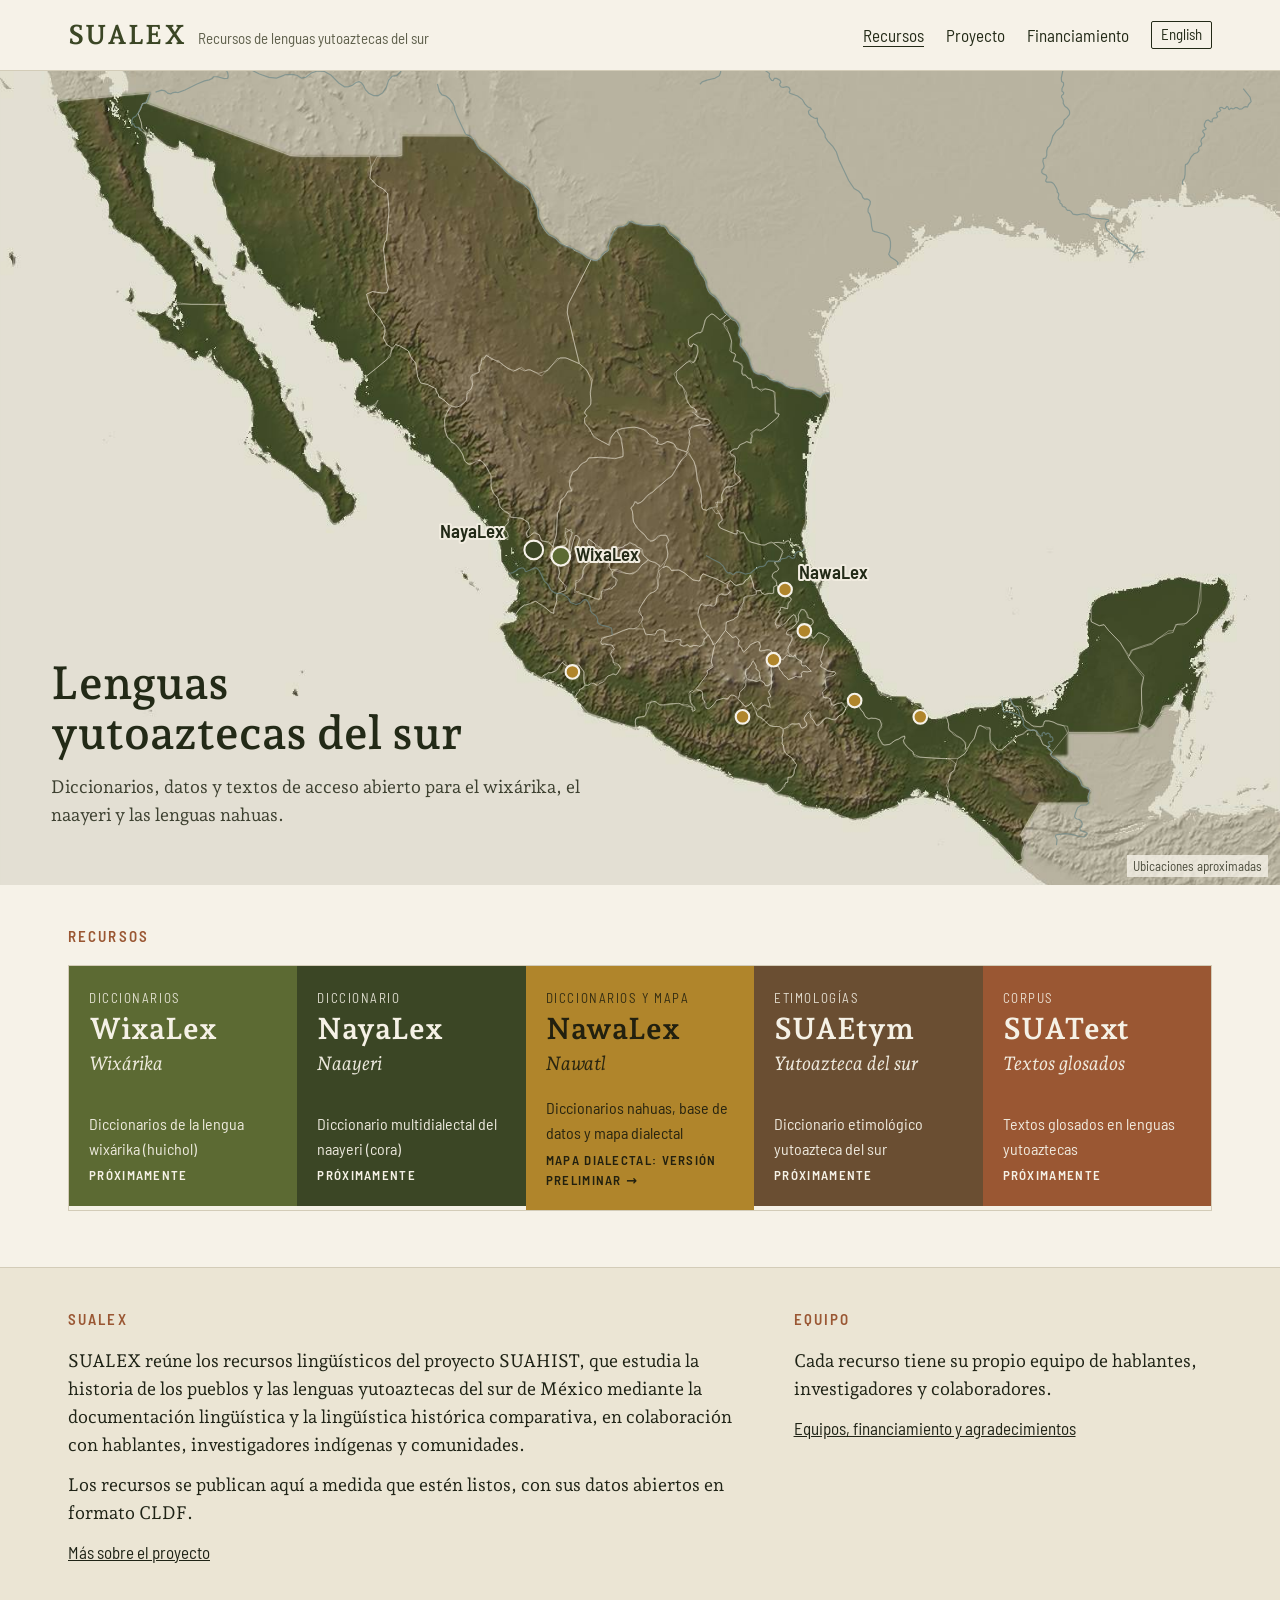
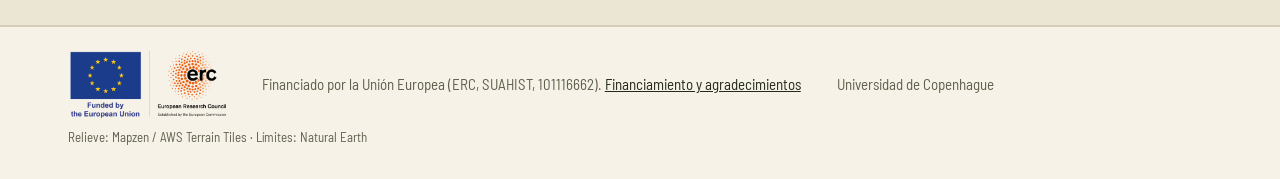
==== commit 242efbaf: "Add preliminary NawaLex dialect map (35 cognate-coded Lastra concepts) Spanish and English map pages" ====
--- a/index.html
+++ b/index.html
@@ -59,7 +59,7 @@
     <ul class="row">
       <li><div class="blk"><span class="sw">Diccionarios</span><span class="nm">WixaLex</span><span class="lg">Wixárika</span><span class="ds">Diccionarios de la lengua wixárika (huichol)</span><span class="st">Próximamente</span></div></li>
       <li><div class="blk"><span class="sw">Diccionario</span><span class="nm">NayaLex</span><span class="lg">Naayeri</span><span class="ds">Diccionario multidialectal del naayeri (cora)</span><span class="st">Próximamente</span></div></li>
-      <li><div class="blk"><span class="sw">Diccionarios y mapa</span><span class="nm">NawaLex</span><span class="lg">Nawatl</span><span class="ds">Diccionarios nahuas, base de datos y mapa dialectal</span><span class="st">Próximamente</span></div></li>
+      <li><a class="blk" href="nawalex/mapa/"><span class="sw">Diccionarios y mapa</span><span class="nm">NawaLex</span><span class="lg">Nawatl</span><span class="ds">Diccionarios nahuas, base de datos y mapa dialectal</span><span class="st">Mapa dialectal: versión preliminar →</span></a></li>
       <li><div class="blk"><span class="sw">Etimologías</span><span class="nm">SUAEtym</span><span class="lg">Yutoazteca del sur</span><span class="ds">Diccionario etimológico yutoazteca del sur</span><span class="st">Próximamente</span></div></li>
       <li><div class="blk"><span class="sw">Corpus</span><span class="nm">SUAText</span><span class="lg">Textos glosados</span><span class="ds">Textos glosados en lenguas yutoaztecas</span><span class="st">Próximamente</span></div></li>
     </ul>
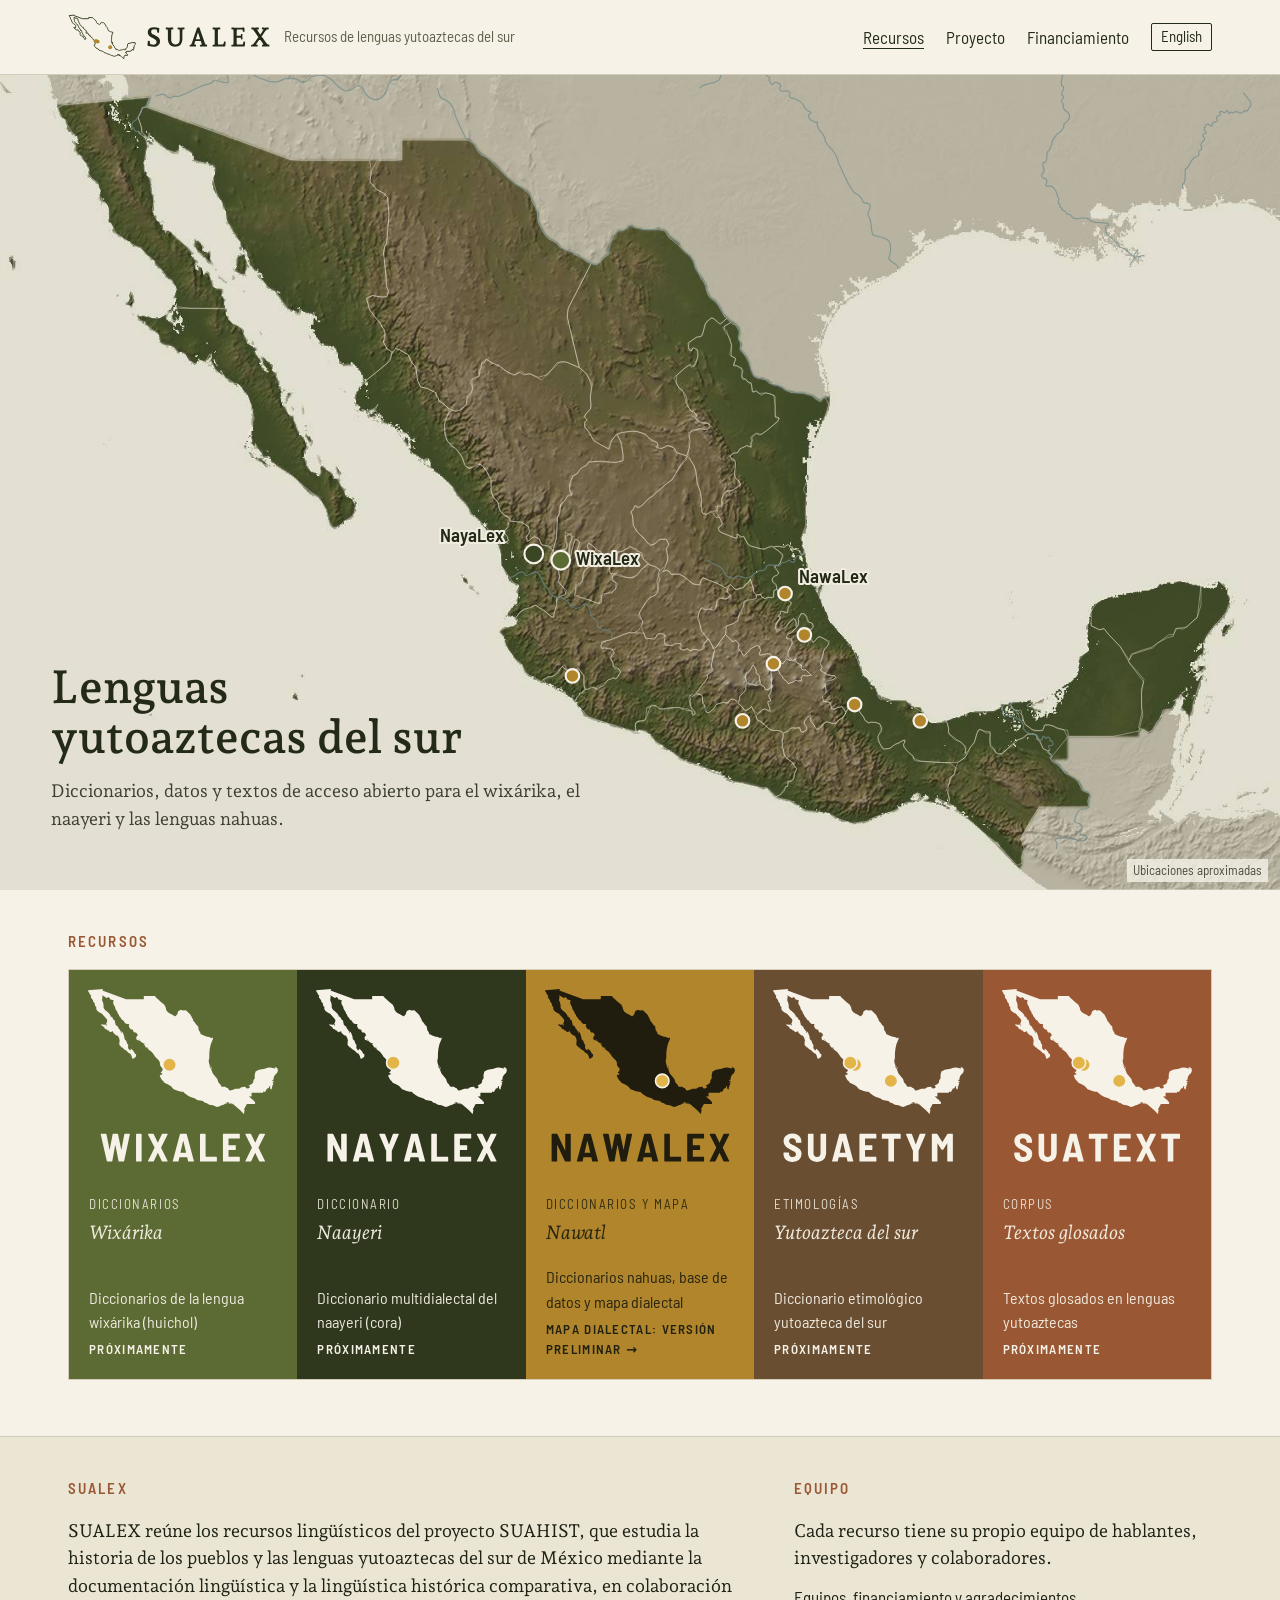
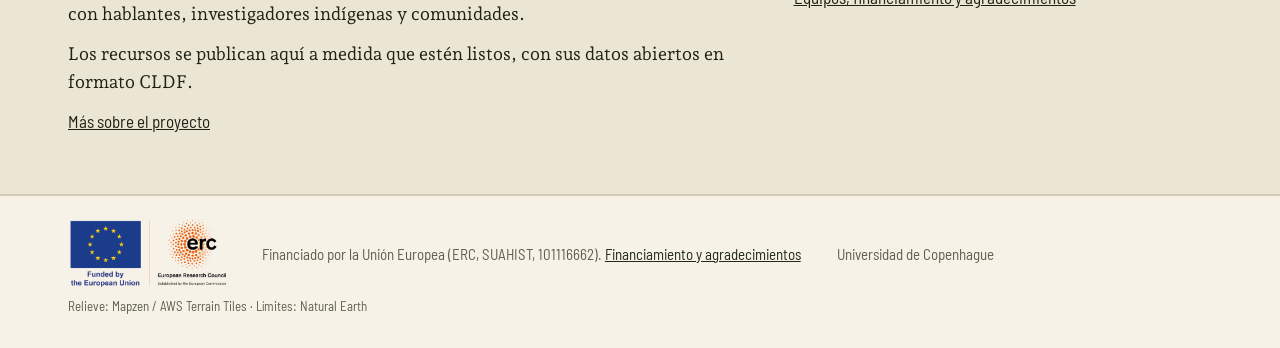
==== commit adfaf5d1: "Use the chosen logos: contorno in the header, siluetas on the resource blocks Also adds PNG favicon " ====
--- a/index.html
+++ b/index.html
@@ -10,6 +10,8 @@
 <link rel="alternate" hreflang="en" href="https://sualex.org/en/">
 <link rel="alternate" hreflang="x-default" href="https://sualex.org/">
 <link rel="icon" href="assets/img/favicon.svg" type="image/svg+xml">
+<link rel="icon" href="assets/img/favicon-32.png" sizes="32x32" type="image/png">
+<link rel="apple-touch-icon" href="assets/img/apple-touch-icon.png">
 <link rel="preload" href="assets/fonts/andada-pro-latin-400-normal.woff2" as="font" type="font/woff2" crossorigin>
 <link rel="stylesheet" href="assets/site.css">
 <meta property="og:title" content="SUALEX · Recursos de lenguas yutoaztecas del sur">
@@ -19,7 +21,7 @@
 <body>
 <a class="skip" href="#main">Ir al contenido</a>
 <header class="site-h"><div class="wrap">
-  <a class="brand" href="./"><b>SUALEX</b><span>Recursos de lenguas yutoaztecas del sur</span></a>
+  <a class="brand" href="./"><img class="logo" src="assets/img/logos/logo-sualex-horizontal.svg" width="736" height="166" alt="SUALEX"><span>Recursos de lenguas yutoaztecas del sur</span></a>
   <nav aria-label="Recursos">
     <a href="./#recursos" aria-current="page">Recursos</a>
     <a href="proyecto/">Proyecto</a>
@@ -57,11 +59,11 @@
   <section class="blocks" id="recursos" aria-labelledby="res-h"><div class="wrap">
     <h2 class="sec" id="res-h">Recursos</h2>
     <ul class="row">
-      <li><div class="blk"><span class="sw">Diccionarios</span><span class="nm">WixaLex</span><span class="lg">Wixárika</span><span class="ds">Diccionarios de la lengua wixárika (huichol)</span><span class="st">Próximamente</span></div></li>
-      <li><div class="blk"><span class="sw">Diccionario</span><span class="nm">NayaLex</span><span class="lg">Naayeri</span><span class="ds">Diccionario multidialectal del naayeri (cora)</span><span class="st">Próximamente</span></div></li>
-      <li><a class="blk" href="nawalex/mapa/"><span class="sw">Diccionarios y mapa</span><span class="nm">NawaLex</span><span class="lg">Nawatl</span><span class="ds">Diccionarios nahuas, base de datos y mapa dialectal</span><span class="st">Mapa dialectal: versión preliminar →</span></a></li>
-      <li><div class="blk"><span class="sw">Etimologías</span><span class="nm">SUAEtym</span><span class="lg">Yutoazteca del sur</span><span class="ds">Diccionario etimológico yutoazteca del sur</span><span class="st">Próximamente</span></div></li>
-      <li><div class="blk"><span class="sw">Corpus</span><span class="nm">SUAText</span><span class="lg">Textos glosados</span><span class="ds">Textos glosados en lenguas yutoaztecas</span><span class="st">Próximamente</span></div></li>
+      <li><div class="blk"><img class="slogo" src="assets/img/logos/silueta-wixalex.svg" width="288" height="270" alt="WixaLex"><span class="sw">Diccionarios</span><span class="lg">Wixárika</span><span class="ds">Diccionarios de la lengua wixárika (huichol)</span><span class="st">Próximamente</span></div></li>
+      <li><div class="blk"><img class="slogo" src="assets/img/logos/silueta-nayalex.svg" width="288" height="270" alt="NayaLex"><span class="sw">Diccionario</span><span class="lg">Naayeri</span><span class="ds">Diccionario multidialectal del naayeri (cora)</span><span class="st">Próximamente</span></div></li>
+      <li><a class="blk" href="nawalex/mapa/"><img class="slogo" src="assets/img/logos/silueta-nawalex.svg" width="288" height="270" alt="NawaLex"><span class="sw">Diccionarios y mapa</span><span class="lg">Nawatl</span><span class="ds">Diccionarios nahuas, base de datos y mapa dialectal</span><span class="st">Mapa dialectal: versión preliminar →</span></a></li>
+      <li><div class="blk"><img class="slogo" src="assets/img/logos/silueta-suaetym.svg" width="288" height="270" alt="SUAEtym"><span class="sw">Etimologías</span><span class="lg">Yutoazteca del sur</span><span class="ds">Diccionario etimológico yutoazteca del sur</span><span class="st">Próximamente</span></div></li>
+      <li><div class="blk"><img class="slogo" src="assets/img/logos/silueta-suatext.svg" width="288" height="270" alt="SUAText"><span class="sw">Corpus</span><span class="lg">Textos glosados</span><span class="ds">Textos glosados en lenguas yutoaztecas</span><span class="st">Próximamente</span></div></li>
     </ul>
   </div></section>
   <section class="intro"><div class="wrap">
--- a/assets/site.css
+++ b/assets/site.css
@@ -33,9 +33,10 @@
 /* header */
 .site-h{border-bottom:1px solid var(--line);background:var(--paper)}
 .site-h .wrap{display:flex;flex-wrap:wrap;justify-content:space-between;align-items:center;gap:10px 28px;padding-block:14px}
-/* Placeholder wordmark until the logo is chosen: replace the .brand contents with <img src="/assets/img/logo.svg" alt="SUALEX">. */
+/* Logo: "contorno" (header) and "silueta" (sub-site blocks), chosen by Maunus 2026-11-02. */
 .brand{display:flex;align-items:baseline;gap:12px;text-decoration:none;color:var(--olive-700)}
-.brand b{font-family:var(--serif);font-weight:700;font-size:27px;letter-spacing:.05em}
+.brand{align-items:center}
+.brand .logo{height:46px;width:auto;display:block}
 .brand span{font-family:var(--label);font-size:15px;color:var(--muted)}
 .site-h nav{font-family:var(--label);font-size:17px;display:flex;flex-wrap:wrap;gap:4px 22px;align-items:center}
 .site-h nav a{text-decoration:none;color:var(--olive-900)}
@@ -65,16 +66,16 @@
 @media (max-width:520px){.row{grid-template-columns:minmax(0,1fr)}.blk{min-height:0}}
 .blk{display:flex;flex-direction:column;gap:4px;padding:22px 20px 20px;color:#f5f1e6;min-height:15rem;min-width:0;text-decoration:none}
 .row li:nth-child(1) .blk{background:var(--moss)}
-.row li:nth-child(2) .blk{background:var(--olive-700)}
+.row li:nth-child(2) .blk{background:#2f381d}
 .row li:nth-child(3) .blk{background:var(--ochre);color:#22200f}
 .row li:nth-child(4) .blk{background:var(--umber)}
 .row li:nth-child(5) .blk{background:var(--clay)}
 .blk .sw{font-family:var(--label);font-size:13px;letter-spacing:.12em;text-transform:uppercase;opacity:.88}
-.blk .nm{font-size:30px;font-weight:700;line-height:1.1}
+.blk .slogo{display:block;width:calc(100% + 40px);max-width:none;height:auto;margin:-22px -20px 6px}
 .blk .lg{font-style:italic;font-size:19px;opacity:.95}
 .blk .ds{font-family:var(--label);font-size:16px;opacity:.95;margin-top:auto;padding-top:14px}
 .blk .st{font-family:var(--label);font-size:13px;letter-spacing:.1em;text-transform:uppercase;font-weight:600}
-a.blk:hover .nm,a.blk:focus-visible .nm{text-decoration:underline}
+a.blk:hover .st,a.blk:focus-visible .st{text-decoration:underline}
 
 .intro{background:var(--sand);border-block:1px solid var(--line)}
 .intro .wrap{display:grid;grid-template-columns:minmax(0,1.6fr) minmax(0,1fr);gap:24px 56px;padding-block:40px 48px}
@@ -112,3 +113,6 @@
 .site-f .credit{font-size:13px}
 .site-f .flogo{height:68px;width:auto}
 .logos img{height:auto;width:min(100%,340px)}
+.row li{display:flex}
+.row .blk{flex:1}
+@media (max-width:520px){.blk .slogo{width:200px;margin:-16px 0 4px -16px}}
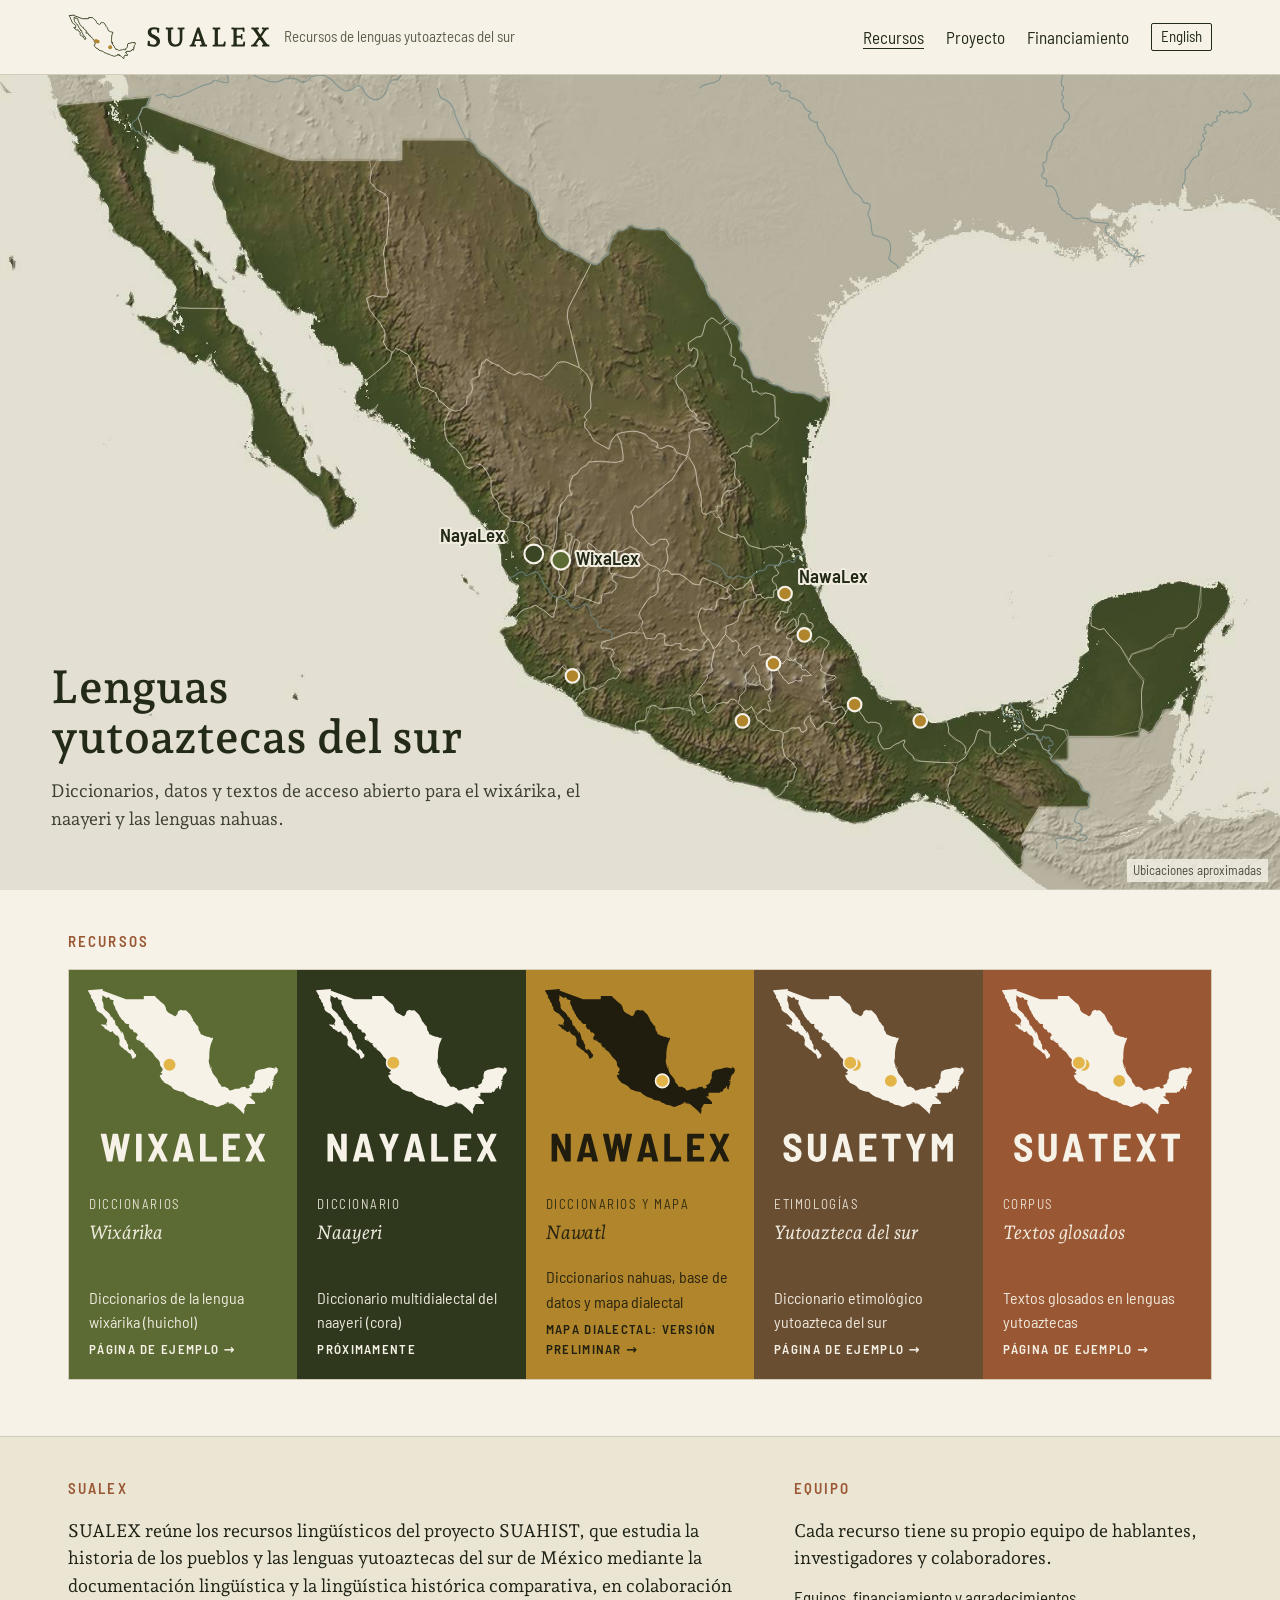
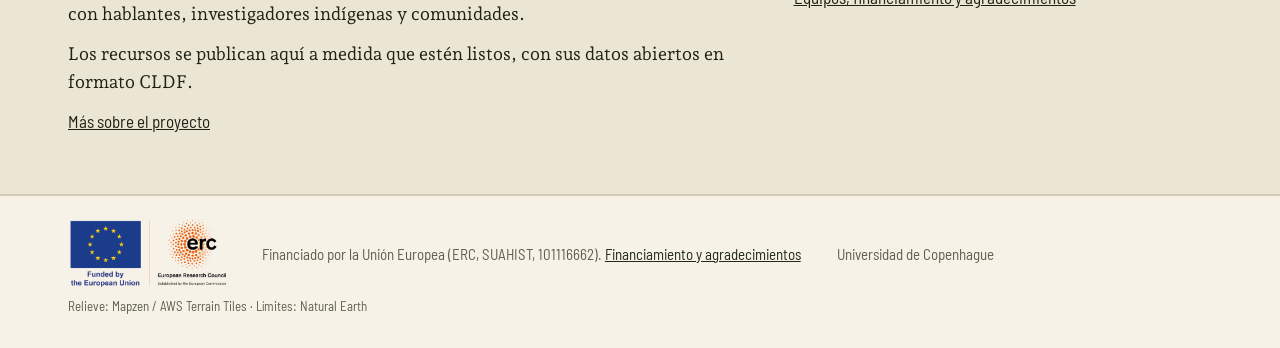
==== commit 14d8b3d6: "Add example pages for WixaLex, SUAText and SUAEtym (ES + EN) WixaLex shows the dictionary layout wit" ====
--- a/index.html
+++ b/index.html
@@ -59,11 +59,11 @@
   <section class="blocks" id="recursos" aria-labelledby="res-h"><div class="wrap">
     <h2 class="sec" id="res-h">Recursos</h2>
     <ul class="row">
-      <li><div class="blk"><img class="slogo" src="assets/img/logos/silueta-wixalex.svg" width="288" height="270" alt="WixaLex"><span class="sw">Diccionarios</span><span class="lg">Wixárika</span><span class="ds">Diccionarios de la lengua wixárika (huichol)</span><span class="st">Próximamente</span></div></li>
+      <li><a class="blk" href="wixalex/"><img class="slogo" src="assets/img/logos/silueta-wixalex.svg" width="288" height="270" alt="WixaLex"><span class="sw">Diccionarios</span><span class="lg">Wixárika</span><span class="ds">Diccionarios de la lengua wixárika (huichol)</span><span class="st">Página de ejemplo →</span></a></li>
       <li><div class="blk"><img class="slogo" src="assets/img/logos/silueta-nayalex.svg" width="288" height="270" alt="NayaLex"><span class="sw">Diccionario</span><span class="lg">Naayeri</span><span class="ds">Diccionario multidialectal del naayeri (cora)</span><span class="st">Próximamente</span></div></li>
       <li><a class="blk" href="nawalex/mapa/"><img class="slogo" src="assets/img/logos/silueta-nawalex.svg" width="288" height="270" alt="NawaLex"><span class="sw">Diccionarios y mapa</span><span class="lg">Nawatl</span><span class="ds">Diccionarios nahuas, base de datos y mapa dialectal</span><span class="st">Mapa dialectal: versión preliminar →</span></a></li>
-      <li><div class="blk"><img class="slogo" src="assets/img/logos/silueta-suaetym.svg" width="288" height="270" alt="SUAEtym"><span class="sw">Etimologías</span><span class="lg">Yutoazteca del sur</span><span class="ds">Diccionario etimológico yutoazteca del sur</span><span class="st">Próximamente</span></div></li>
-      <li><div class="blk"><img class="slogo" src="assets/img/logos/silueta-suatext.svg" width="288" height="270" alt="SUAText"><span class="sw">Corpus</span><span class="lg">Textos glosados</span><span class="ds">Textos glosados en lenguas yutoaztecas</span><span class="st">Próximamente</span></div></li>
+      <li><a class="blk" href="suaetym/"><img class="slogo" src="assets/img/logos/silueta-suaetym.svg" width="288" height="270" alt="SUAEtym"><span class="sw">Etimologías</span><span class="lg">Yutoazteca del sur</span><span class="ds">Diccionario etimológico yutoazteca del sur</span><span class="st">Página de ejemplo →</span></a></li>
+      <li><a class="blk" href="suatext/"><img class="slogo" src="assets/img/logos/silueta-suatext.svg" width="288" height="270" alt="SUAText"><span class="sw">Corpus</span><span class="lg">Textos glosados</span><span class="ds">Textos glosados en lenguas yutoaztecas</span><span class="st">Página de ejemplo →</span></a></li>
     </ul>
   </div></section>
   <section class="intro"><div class="wrap">
